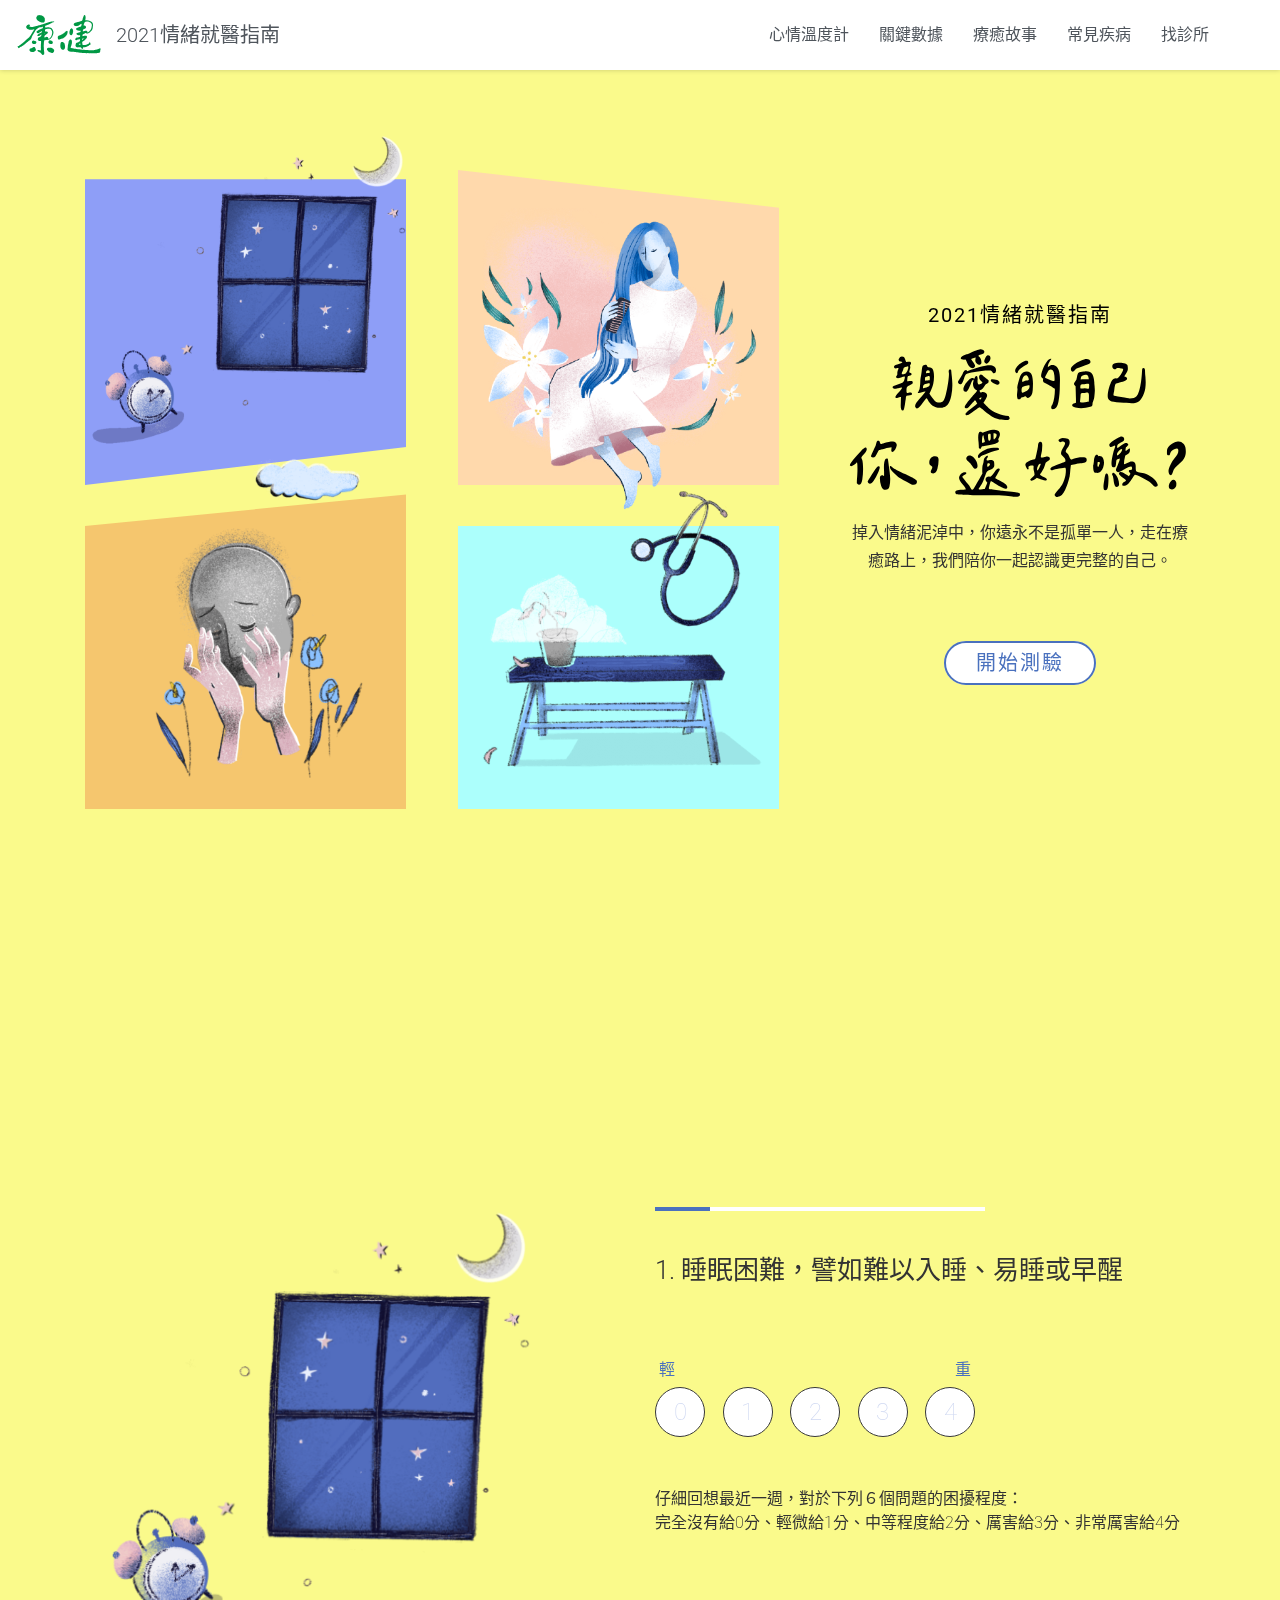
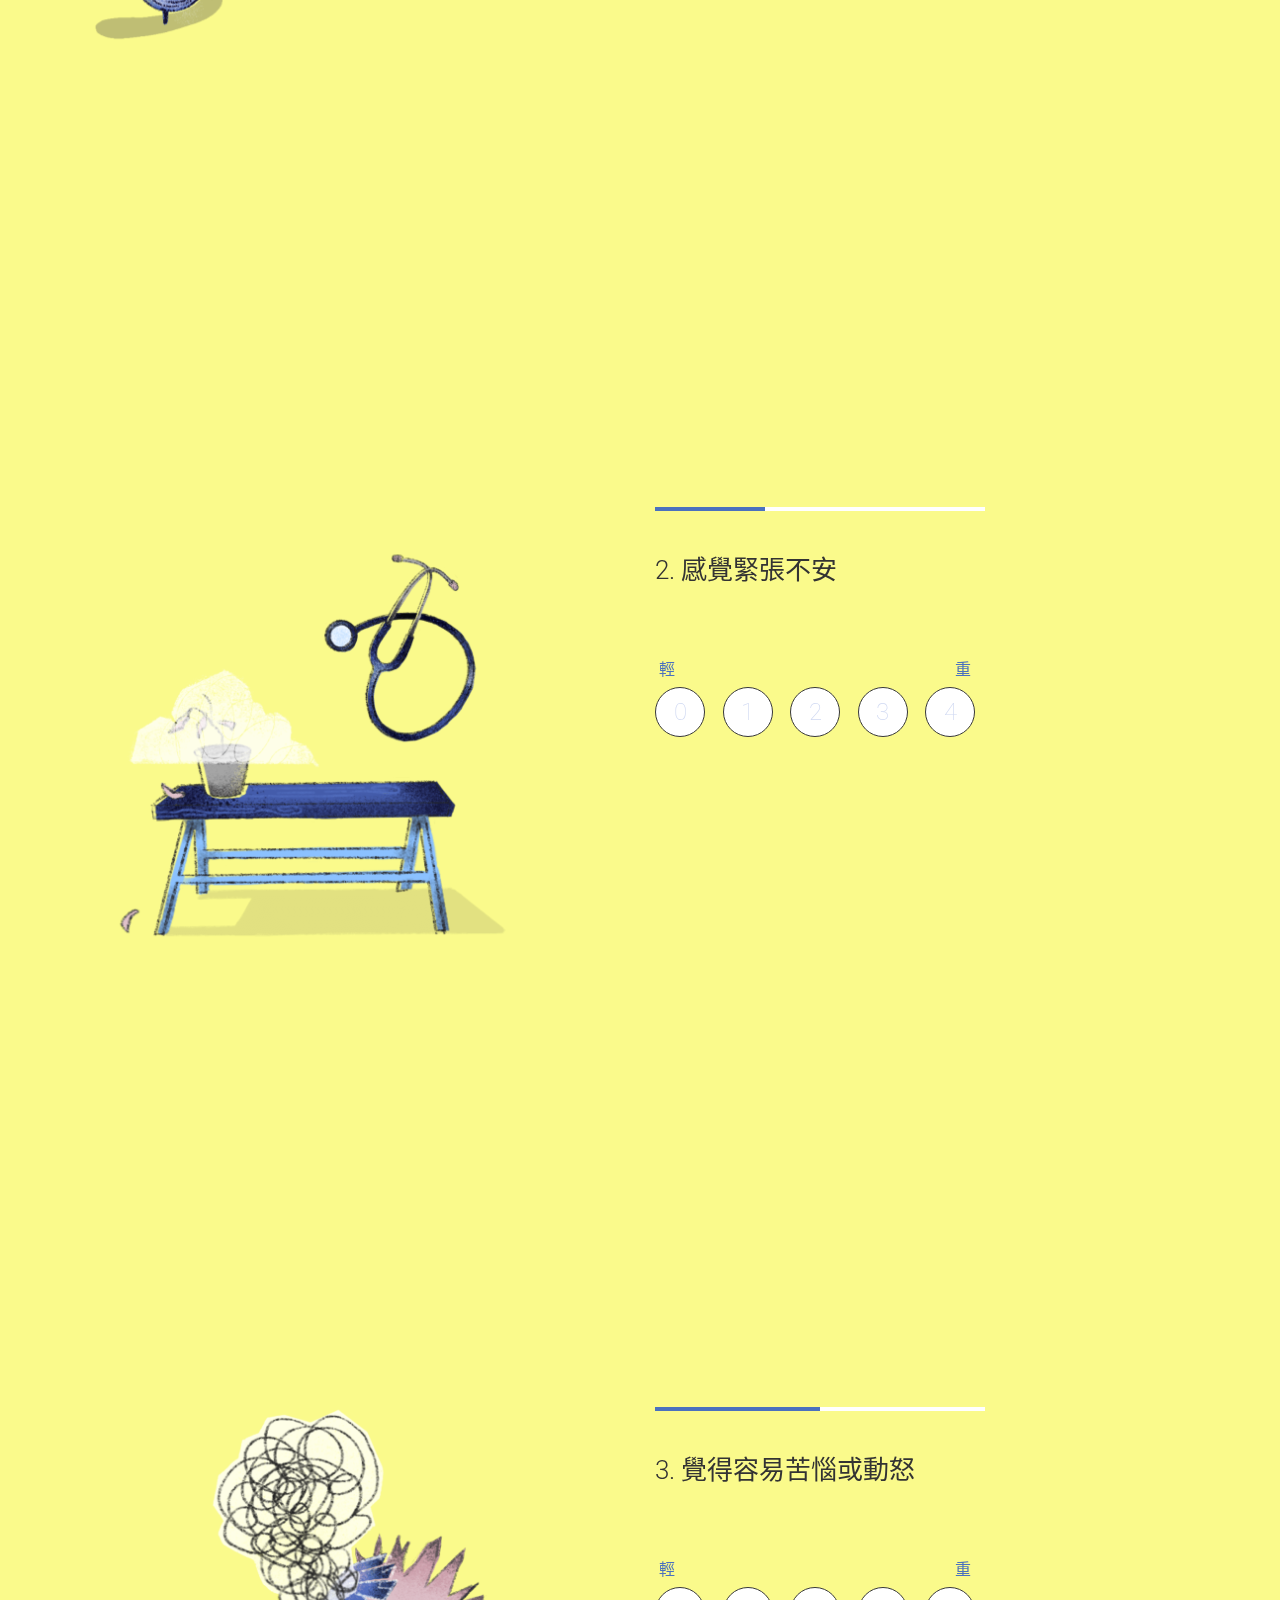
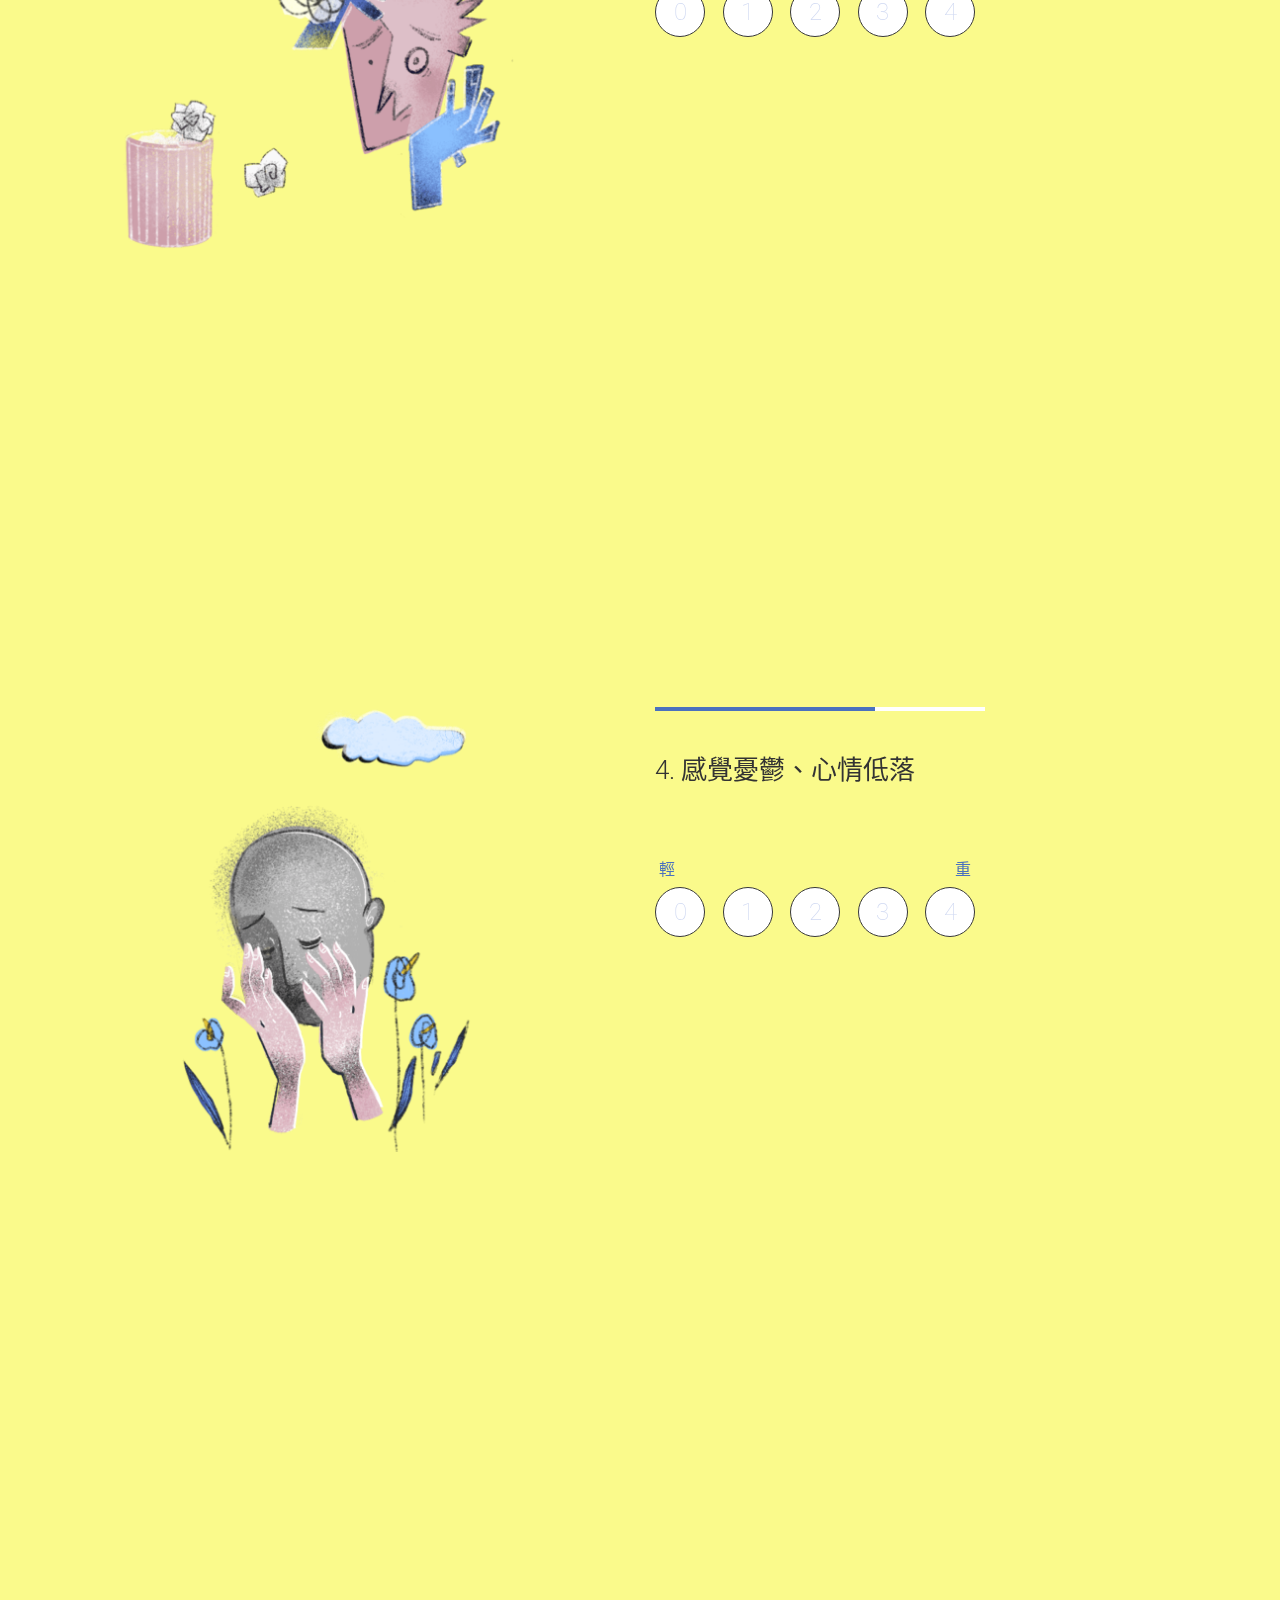
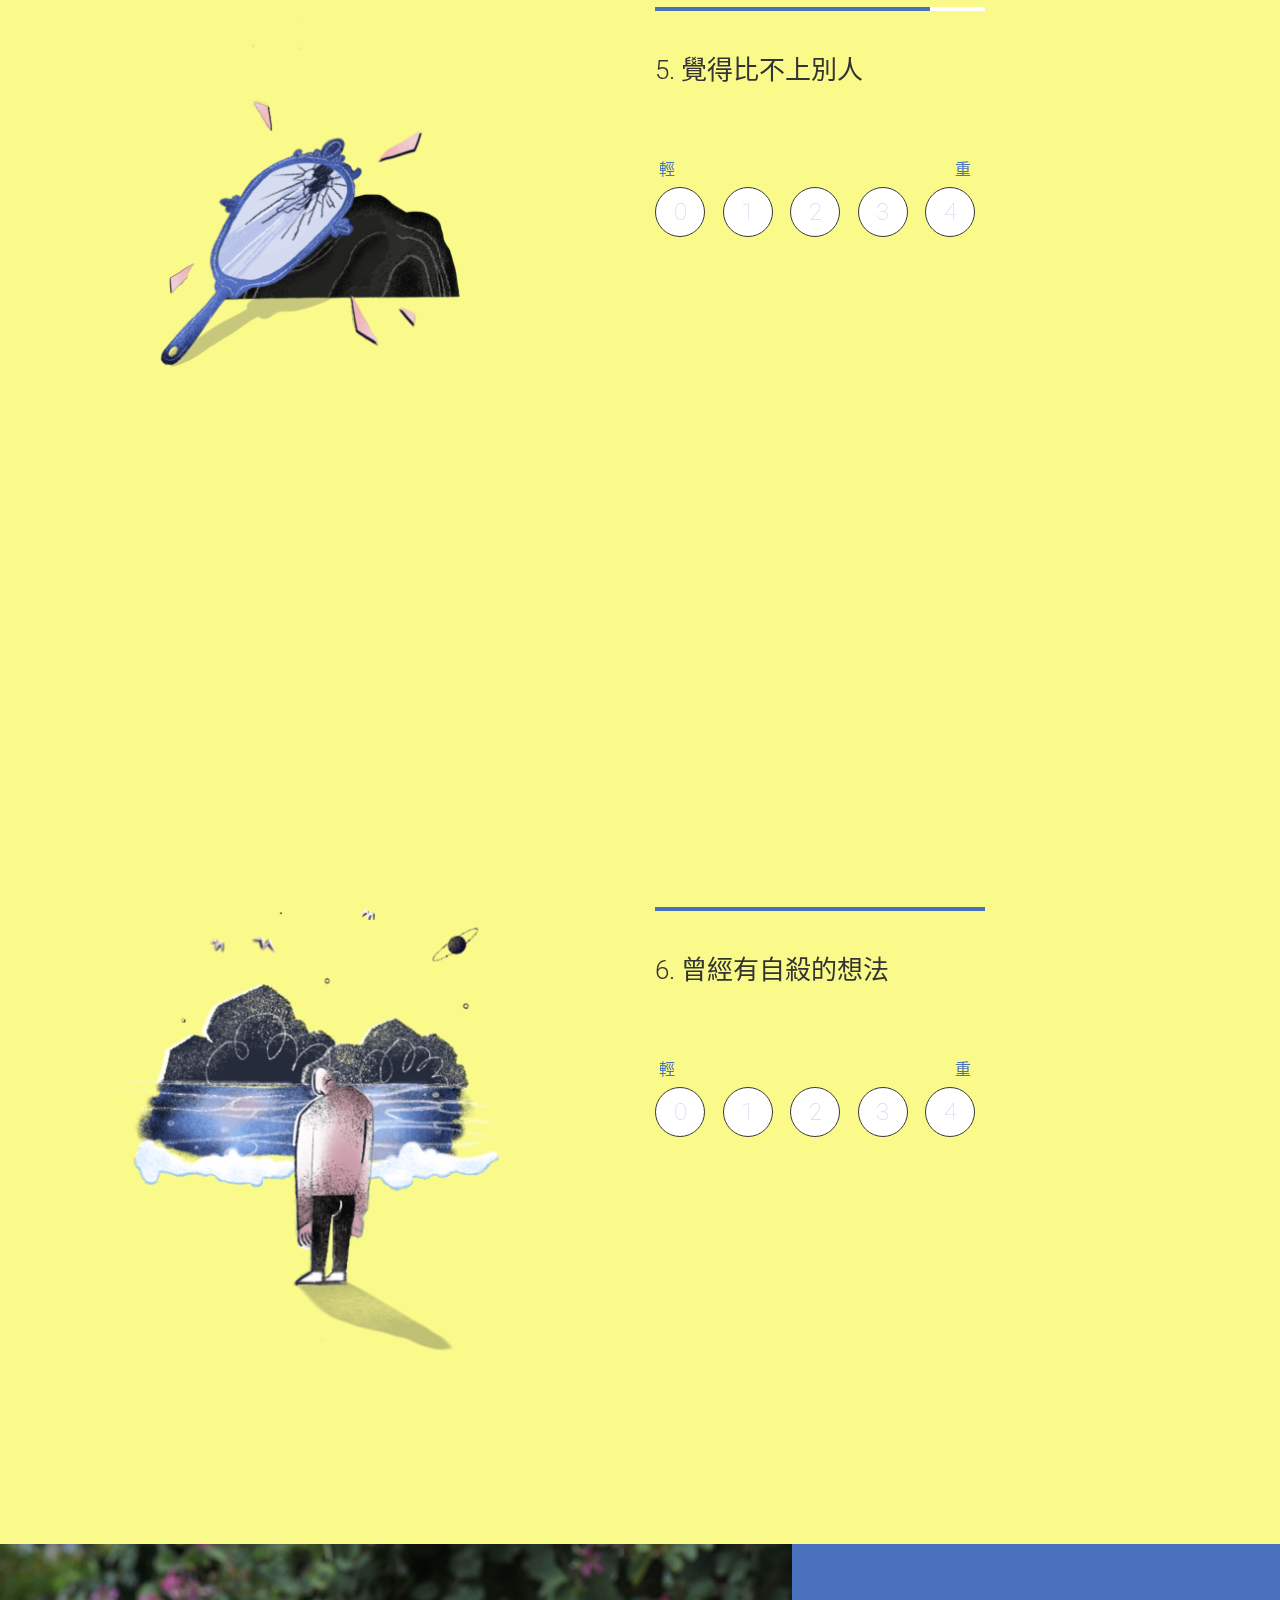
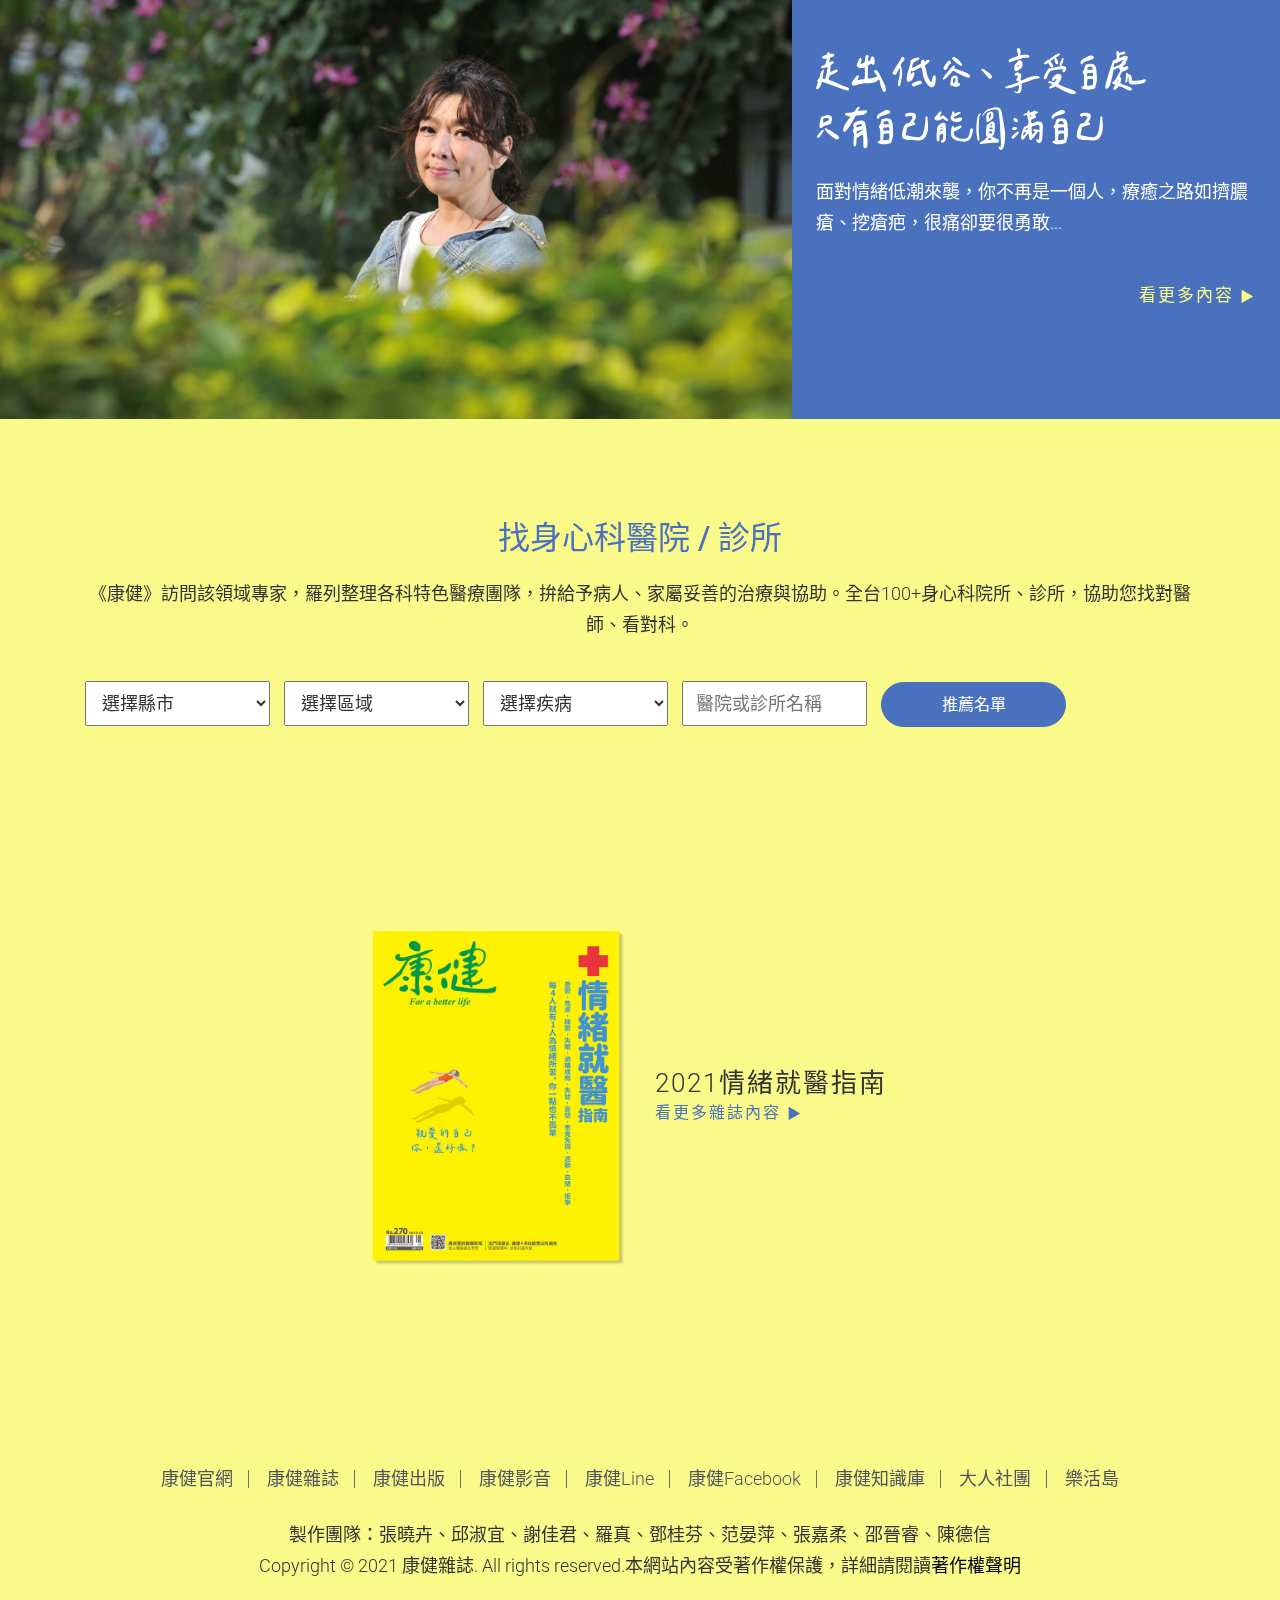
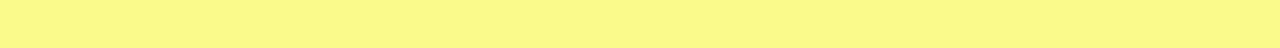
==== index.html @ f8a19983 "new" ====
<!DOCTYPE html>
<html lang="zh-TW">
<head>
    <meta charset="UTF-8">
    <meta http-equiv="X-UA-Compatible" content="IE=edge">
    <meta name="viewport" content="width=device-width, initial-scale=1.0">
    <title>親愛的自己　你，還好嗎？　2021情緒就醫指南｜康健雜誌</title>
    <meta name="description" content="掉入情緒泥淖中，你遠永不是孤單一人，走在療癒路上，我們陪你一起認識更完整的自己。">
    <meta name="keywords" content="憂鬱症,焦慮症,躁鬱症,失眠,思覺失調,拒學,懼學,過動,自閉,失智症,妄想症,就醫指南">
    <meta name="copyright" content="">
    <meta http-equiv="Pragma" content="no-cache">
    <meta property="og:url" content="https://web.commonhealth.com.tw/2021mental-health/">
    <meta property="og:type" content="website">
    <meta property="og:title" content="親愛的自己 你，還好嗎？2021情緒就醫指南｜康健雜誌">
    <meta property="og:description" content="掉入情緒泥淖中，你遠永不是孤單一人，走在療癒路上，我們陪你一起認識更完整的自己。">
    <meta property="og:image" content="https://web.commonhealth.com.tw/2021mental-health/images/1200x630.jpg">

    <link rel="stylesheet" href="./stylesheets/normalize.css">
    <!-- 康健共用header footer -->
    <link href="./stylesheets/bootstrap.min.css" rel="stylesheet">
    <link href="./stylesheets/main.css" rel="stylesheet">
    <!-- 樣式css -->
    <link rel="stylesheet" href="./stylesheets/screen.css">
    <!-- adobefont -->
    <script>
        (function(d) {
          var config = {
            kitId: 'yvf5xby',
            scriptTimeout: 3000,
            async: true
          },
          h=d.documentElement,t=setTimeout(function(){h.className=h.className.replace(/\bwf-loading\b/g,"")+" wf-inactive";},config.scriptTimeout),tk=d.createElement("script"),f=false,s=d.getElementsByTagName("script")[0],a;h.className+=" wf-loading";tk.src='https://use.typekit.net/'+config.kitId+'.js';tk.async=true;tk.onload=tk.onreadystatechange=function(){a=this.readyState;if(f||a&&a!="complete"&&a!="loaded")return;f=true;clearTimeout(t);try{Typekit.load(config)}catch(e){}};s.parentNode.insertBefore(tk,s)
        })(document);
    </script>

    <!-- Google Tag Manager -->
    <noscript><iframe src="//www.googletagmanager.com/ns.html?id=GTM-MCMN77"
        height="0" width="0" style="display:none;visibility:hidden"></iframe></noscript>
    <script>(function(w,d,s,l,i){w[l]=w[l]||[];w[l].push({'gtm.start':
        new Date().getTime(),event:'gtm.js'});var f=d.getElementsByTagName(s)[0],
        j=d.createElement(s),dl=l!='dataLayer'?'&l='+l:'';j.async=true;j.src=
        '//www.googletagmanager.com/gtm.js?id='+i+dl;f.parentNode.insertBefore(j,f);
        })(window,document,'script','dataLayer','GTM-MCMN77');</script>
    <!-- End Google Tag Manager -->
</head>
<body class="index-page">
    <header id="main-header">
        <nav class="navbar navbar-expand-lg">
          <a href="https://www.commonhealth.com.tw/">
            <div id="main-logo">2021情緒就醫指南</div>
          </a>
          <a href="index.html">
            <div class="navbar-brand">2021情緒就醫指南</div>
          </a>
          <button class="navbar-toggler" type="button" data-toggle="collapse" data-target="#navbarNavDropdown" aria-controls="navbarNavDropdown" aria-expanded="false" aria-label="Toggle navigation">
            <span class="navbar-toggler-icon"></span>
          </button>
          <div class="collapse navbar-collapse" id="navbarNavDropdown">
            <ul class="navbar-nav ml-auto">
              <li class="nav-item active">
                <a class="nav-link gtm-track" href="index.html">心情溫度計</a>
              </li>
              <li class="nav-item">
                <a class="nav-link gtm-track" href="story.html">關鍵數據</a>
              </li>
              <li class="nav-item">
                <a class="nav-link gtm-track" href="story.html#depression">療癒故事</a>
              </li>
              <li class="nav-item">
                <a class="nav-link gtm-track" href="story.html#symptom">常見疾病</a>
              </li>
              <li class="nav-item">
                <a class="nav-link gtm-track" href="search.html">找診所</a>
              </li>
              <div class="social-box">
                <a data-category="web_web" data-action="2021mental-health" data-label="click-header-fbshare" href="https://www.facebook.com/commonhealth"
                  target="_blank" class="box icon gtm-event">
                  <img src="https://assets.fevercdn.com/nc/icons/icon-fb.png" alt="">
                </a>
                <a data-category="web_web" data-action="2021mental-health" data-label="click-header-lineshare" href="https://maac.io/1ojgb"
                  target="_blank" class="box icon gtm-event">
                  <img src="https://assets.fevercdn.com/nc/icons/icon-line.png" alt="">
                </a>
              </div>
            </ul>
          </div>
        </nav>
    </header>
    <!-- op -->
    <section class="op-block" data-category="web_web" data-action="2021mental-health" data-label="section-test-1">
        <div class="container">
            <div class="row">
                <div class="op-img col-6 col-md-4">
                    <div class="grid-item">
                        <div class="grid-item1"></div>
                        <div class="illustration illustration-1">
                            <img src="images/q1.png" alt="">
                            <img src="images/q1-move.png" class="img-move" alt="">
                        </div>
                    </div>
                    <div class="grid-item">
                        <div class="grid-item2"></div>
                        <div class="illustration illustration-4">
                            <img src="images/q4.png" alt="">
                            <img src="images/q4-move.png" class="img-move" alt="">
                        </div>
                    </div>
                </div>
                <div class="op-img col-6 col-md-4">
                    <div class="grid-item">
                        <div class="grid-item3"></div>
                        <img src="images/a1.png" alt="" class="item-img">
                    </div>
                    <div class="grid-item">
                        <div class="grid-item4"></div>
                        <div class="illustration illustration-2">
                            <img src="images/q2.png" alt="">
                            <img src="images/q2-move.png" class="img-move" alt="">
                        </div>
                    </div>
                </div>
                <div class="op-text col-12 col-md-4">
                    <h4>2021情緒就醫指南</h4>
                    <h1><img src="images/op-title.svg" alt=""></h1>
                    <p>掉入情緒泥淖中，你遠永不是孤單一人，走在療癒路上，我們陪你一起認識更完整的自己。</p>
                    <div class="btn">
                        <a href="#gameSection" class="smooth-scroll" data-category="web_web" data-action="2021mental-health" data-label="click-test-kv-start">開始測驗</a>
                    </div>
                </div>
            </div>
        </div>
    </section>
    <section id="gameSection"></section>
    <section id="resultSection">
        <!-- result 1-->
        <section id="result1" class="result-block" data-category="web_web" data-action="2021mental-health" data-label="section-test-3">
            <div class="container">
                <div class="row">
                    <div class="img-block col-12 col-md-5 offset-md-1">
                        <img src="./images/result1.png" alt="">
                    </div>
                    <div class="txt-block col-12 col-md-6">
                        <div class="sub-title"><img src="images/result-title1.svg" alt=""></div>
                        <h3>屬正常範圍<br/>身心適應狀況良好</h3>
                        <p>月有陰晴圓缺，雖然偶爾會有情緒低落的時候，但也要記得適時紓緩情緒、釋放壓力。</p>
                        <div class="sub-title sub-title2"><img src="images/result-title2.svg" alt=""></div>
                        <div class="help-block">
                            <div class="way">
                                <h4>安心專線 1925</h4>
                                <p>衛生福利部設置的24小時專線，生活、學業、工作“或其他事件造成情緒困擾均可撥打。</p>
                            </div>
                            <div class="line"></div>
                            <div class="way">
                                <h4><a href="http://www.1980.org.tw/web3-20101110/about_us08.html" target="_blank">張老師專線 1980<span>▶</span></a></h4>
                                <p>張老師基金會設置的陪伴專線，服務時間為9時至21時（週日為9時至17時），中華電信市話或手機撥打免費。基金會另設有電子信件輔導、網路輔導與面對面的心理諮商服務。</p>
                            </div>
                            <div class="line"></div>
                            <div class="way">
                                <h4><a href="http://www.life1995.org.tw/" target="_blank">生命線 1995<span>▶</span></a></h4>
                                <p>國際生命線台灣總會設置的24小時專線，致力於自殺防治。生命線亦設有信件輔導與晤談服務。</p>
                            </div>
                        </div>
                        <div class="btn-block">
                            <a href="" class="play-again reset" data-category="web_web" data-action="2021mental-health" data-label="click-test-restart">重新評估</a>
                            <div class="sns">
                                <span>分享數位專題</span>
                                <a class="fb" data-category="web_web" data-action="2021mental-health" data-label="click-test-fbshare" href="https://www.facebook.com/sharer/sharer.php?u=https%3A//web.commonhealth.com.tw/2021mental-health/">
                                    <img src="images/fb.svg" alt="">
                                </a>
                                <a class="line" data-category="web_web" data-action="2021mental-health" data-label="click-test-lineshare" href="https://line.naver.jp/R/msg/text/?https://web.commonhealth.com.tw/2021mental-health/">
                                    <img src="images/line.svg" alt="">
                                </a>
                            </div>
                        </div>
                    </div>
                </div>
            </div>
        </section>
        <!-- result 2-->
        <section id="result2" class="result-block">
            <div class="container">
                <div class="row">
                    <div class="img-block col-12 col-md-5 offset-md-1">
                        <img src="./images/result2.png" alt="">
                    </div>
                    <div class="txt-block col-12 col-md-6">
                        <div class="sub-title"><img src="images/result-title1.svg" alt=""></div>
                        <h3>輕度情緒困擾<br/>可找家人、朋友談談，或撥打免費心理專線</h3>
                        <p>面對壓力來襲，或是遇到困難，你可以不用獨自面對與承受，試著找位朋友、或信任的長輩說出自己的想法吧！</p>
                        <div class="sub-title sub-title2"><img src="images/result-title2.svg" alt=""></div>
                        <div class="help-block">
                            <div class="way">
                                <h4>安心專線 1925</h4>
                                <p>衛生福利部設置的24小時專線，生活、學業、工作“或其他事件造成情緒困擾均可撥打。</p>
                            </div>
                            <div class="line"></div>
                            <div class="way">
                                <h4><a href="http://www.1980.org.tw/web3-20101110/about_us08.html" target="_blank">張老師專線 1980<span>▶</span></a></h4>
                                <p>張老師基金會設置的陪伴專線，服務時間為9時至21時（週日為9時至17時），中華電信市話或手機撥打免費。基金會另設有電子信件輔導、網路輔導與面對面的心理諮商服務。</p>
                            </div>
                         
                            <button data-toggle="collapse" data-target="#demo">看更多</button> 
                            <div id="demo" class="collapse">
                                <div class="way">
                                    <h4><a href="http://www.life1995.org.tw/" target="_blank">生命線 1995<span>▶</span></a></h4>
                                    <p>國際生命線台灣總會設置的24小時專線，致力於自殺防治。生命線亦設有信件輔導與晤談服務。</p>
                                </div>

                                <div class="line"></div>
                                <div class="way">
                                    <h4><a href="http://www.lkk.org.tw/OnePage.aspx?tid=170&id=192" target="_blank">老朋友專線 0800-22-8585<span>▶</span></a></h4>
                                    <p>曉明社福基金會針對高齡者提供的專線，心理調適、醫療保健、志願服務、法律問題均可撥打，服務時間為平日8點半至12時、13時至18時。更多資訊。</p>
                                </div>
                                <div class="line"></div>
                                <div class="way">
                                    <h4><a href="https://www.familycare.org.tw/service/892" target="_blank">家庭照顧者專線 0800-507-272<span>▶</span></a></h4>
                                    <p>家庭照顧者關懷總會提供的專線，照顧衍生的情緒困擾、資源尋求問題均可撥打，服務時間為平日9時至17時。更多資訊。</p>
                                </div>
                                <div class="line"></div>
                                <div class="way">
                                    <h4><a href="https://www.eden.org.tw/index.php" target="_blank">精神病照顧者專線 02-2230-8830<span>▶</span></a></h4>
                                    <p>伊甸基金會針對精神疾病照顧者提供的專線，照顧、福利、課程問題均可撥打，服務時間為平日13點半至20點半。更多資訊。</p>
                                </div>
                                <div class="line"></div>
                                <div class="way">
                                    <h4><a href="http://www.tada2002.org.tw/" target="_blank">失智症關懷專線 0800-474-580<span>▶</span></a></h4>
                                    <p>台灣失智症協會提供的專線，照顧、福利、活動問題均可撥打，服務時間為平日9時至21時。更多資訊。</p>
                                </div>
                            </div>
                            
                        </div>
                        <div class="btn-block">
                            <a href="" class="play-again reset" data-category="web_web" data-action="2021mental-health" data-label="click-test-restart">重新評估</a>
                            <div class="sns">
                                <span>分享數位專題</span>
                                <a class="fb" data-category="web_web" data-action="2021mental-health" data-label="click-test-fbshare" href="https://www.facebook.com/sharer/sharer.php?u=https%3A//web.commonhealth.com.tw/2021mental-health/">
                                    <img src="images/fb.svg" alt="">
                                </a>
                                <a class="line" data-category="web_web" data-action="2021mental-health" data-label="click-test-lineshare" href="https://line.naver.jp/R/msg/text/?https://web.commonhealth.com.tw/2021mental-health/">
                                    <img src="images/line.svg" alt="">
                                </a>
                            </div>
                        </div>
                    </div>
                </div>
            </div>
        </section>
        <!-- result 3-->
        <section id="result3" class="result-block">
            <div class="container">
                <div class="row">
                    <div class="img-block col-12 col-md-5 offset-md-1">
                        <img src="./images/result3.png" alt="">
                    </div>
                    <div class="txt-block col-12 col-md-6">
                        <div class="sub-title"><img src="images/result-title1.svg" alt=""></div>
                        <h3>屬中度情緒困擾<br/>建議尋求心理紓壓管道或接受心理專業諮詢</h3>
                        <p>憂鬱來襲不知道如何面對，或許可以透過心理專業諮詢，更多了解自己的情緒，我們一起陪著你走過。</p>
                        <div class="sub-title sub-title2"><img src="images/result-title2.svg" alt=""></div>
                        <div class="help-block">
                            <div class="way">
                                <h4>想了解心理資源／心理治療</h4>
                                <ol>
                                    <li>諮詢類資源：如醫師諮詢平台「醫聯網」提供免費或付費的線上醫師諮詢。</li>
                                    <li>實習心理師不少心理所與醫院中有取得證照前的心理師在督導下，提供專業且相對平價的服務。</li>
                                </ol>
                            </div>
                            <div class="line"></div>
                            <div class="way">
                                <h4>想找專業心理治療資源</h4>
                                <p>各醫療院所精神科／身心科的諮商心理師、臨床心理師均是心理治療專業者，其中諮商心理師在校園中習得較多諮商技巧，臨床心理師則習得較多大腦科學知識、對於病理較熟悉。部分醫師亦提供心理治療服務。</p>
                            </div>
                            <div class="line"></div>
                            <div class="way">
                                <h4>想找專業心理治療，但經濟上有壓力</h4>
                                <ol>
                                    <li>社區心理衛生中心：民眾可諮詢問題、參加課程活動，也有政府補助的專業、免費或優惠價格的心理諮商。</li>
                                    <li>健保給付心理治療：持健保卡赴精神科看診，告知醫師有心理治療需求、請醫師評估是否能安排即可。</li>
                                    <li>特殊對象方案：特殊境遇家庭或個案可能有政府或民間單位提供的心理諮商資源。</li>
                                    <li>民間單位公益方案：不少民間單位為公益目的提供服務。</li>
                                    <li>企業／學校資源：不少企業推行員工協助方案（EAPs），提供身心健康教育訓練與專家入場輔導服務。學生亦可尋求校園資源，有的學校與鄰近資源合作提供優惠方案。</li>
                                </ol>
                            </div>
                        </div>
                        <div class="btn-block">
                            <a href="" class="play-again reset" data-category="web_web" data-action="2021mental-health" data-label="click-test-restart">重新評估</a>
                            <div class="sns">
                                <span>分享數位專題</span>
                                <a class="fb" data-category="web_web" data-action="2021mental-health" data-label="click-test-fbshare" href="https://www.facebook.com/sharer/sharer.php?u=https%3A//web.commonhealth.com.tw/2021mental-health/">
                                    <img src="images/fb.svg" alt="">
                                </a>
                                <a class="line" data-category="web_web" data-action="2021mental-health" data-label="click-test-lineshare" href="https://line.naver.jp/R/msg/text/?https://web.commonhealth.com.tw/2021mental-health/">
                                    <img src="images/line.svg" alt="">
                                </a>
                            </div>
                        </div>
                    </div>
                </div>
            </div>
        </section>
        <!-- result 4-->
        <section id="result4" class="result-block">
            <div class="container">
                <div class="row">
                    <div class="img-block col-12 col-md-5 offset-md-1">
                        <img src="./images/result4.png" alt="">
                    </div>
                    <div class="txt-block col-12 col-md-6">
                        <div class="sub-title"><img src="images/result-title1.svg" alt=""></div>
                        <h3>重度情緒困擾<br/>建議尋求精神科醫師評估</h3>
                        <p>我們會成為你的最強後援，穩固支撐著你，藉由專業的醫療團隊，透過治療過程中，你也會更理解自己的情緒，一起學習與它共處。</p>
                        <div class="sub-title sub-title2"><img src="images/result-title2.svg" alt=""></div>
                        <div class="help-block">
                            <div class="way">
                                <h4>專業心理治療資源</h4>
                                <p>精神科醫師的次專科主要包括一般身心、老年、兒少、成癮、司法等。民眾選擇精神科醫師前，可參考醫師所受的次專科訓練，同時可參考醫療院所網站中對於醫師的專長介紹。</p>
                            </div>
                        </div>
                        <div class="btn-block">
                            <a href="" class="play-again reset" data-category="web_web" data-action="2021mental-health" data-label="click-test-restart">重新評估</a>
                            <div class="sns">
                                <span>分享數位專題</span>
                                <a class="fb" data-category="web_web" data-action="2021mental-health" data-label="click-test-fbshare" href="https://www.facebook.com/sharer/sharer.php?u=https%3A//web.commonhealth.com.tw/2021mental-health/">
                                    <img src="images/fb.svg" alt="">
                                </a>
                                <a class="line" data-category="web_web" data-action="2021mental-health" data-label="click-test-lineshare" href="https://line.naver.jp/R/msg/text/?https://web.commonhealth.com.tw/2021mental-health/">
                                    <img src="images/line.svg" alt="">
                                </a>
                            </div>
                        </div>
                    </div>
                </div>
            </div>
        </section>
    </section>

    <!-- link -->
    <section class="link-block" data-category="web_web" data-action="2021mental-health" data-label="section-test-4">
        <div class="link-img">
            <img src="./images/link-img.jpg" alt="">
        </div>
        <div class="link-text">
            <img src="./images/link-title.svg" alt="">
            <p>面對情緒低潮來襲，你不再是一個人，療癒之路如擠膿瘡、挖瘡疤，很痛卻要很勇敢...</p>
            <h4><a href="story.html" data-category="web_web" data-action="2021mental-health" data-label="click-test-story">看更多內容<span>▶</span></a></h4>
        </div>
    </section>

    <!-- search hospital-->
    <section class="search-block" data-category="web_web" data-action="2021mental-health" data-label="section-test-5">
        <div class="container">
           <h2>找身心科醫院 / 診所</h2>
           <p>《康健》訪問該領域專家，羅列整理各科特色醫療團隊，拚給予病人、家屬妥善的治療與協助。全台100+身心科院所、診所，協助您找對醫師、看對科。</p>
            <select name="select_city" id="city" class="col-12 col-md-2">
                <option value="" selected>選擇縣市</option>
            </select>
            <select name="select_area" id="area" class="col-12 col-md-2">
                <option value="" selected>選擇區域</option>
            </select>
            <select name="select_disease" id="disease" class="col-12 col-md-2">
                <option value="" selected>選擇疾病</option>
                <option value="all">全部</option>
                <option value="憂鬱症">憂鬱症</option>
                <option value="焦慮症">焦慮症</option>
                <option value="躁鬱症">躁鬱症</option>
                <option value="睡眠障礙">睡眠障礙</option>
                <option value="成癮（酒癮）">成癮（酒癮）</option>
                <option value="失智症">失智症</option>
                <option value="妄想症">妄想症</option>
                <option value="思覺失調">思覺失調</option>
                <option value="過動症">過動症</option>
                <option value="自閉症">自閉症</option>
                <option value="拒學／懼學">懼學（拒學）</option>
            </select>
            <input placeholder="醫院或診所名稱" id="search_name" class="col-12 col-md-2">
            <button id="gosearch" class="col-12 col-md-2" data-category="web_web" data-action="2021mental-health" data-label="click-search-hospital">推薦名單</button>
            <div class="show_result">
                <table id="result">
                    <thead>
                        <tr>
                            <td>醫院／診所</td>
                            <td>電話</td>
                            <td>地址</td>
                            <td>特色說明</td>
                        </tr>
                    </thead>
                    <tbody>
                    </tbody>
                </table>
            </div>
        </div>
    </section>

    <!-- buy -->
    <section class="buy-block">
        <div class="container">
            <div class="row">
                <div class="cover col-8 offset-2 col-md-3 offset-md-3"> <a href=""><img src="./images/cover.png" alt=""></a></div>
                <div class="text col-12 col-md-3 ">
                    <h3>2021情緒就醫指南</h3>
                    <h5><a href="https://shop.cwbook.com.tw/SalePage/Index/6976484" target="_blank">看更多雜誌內容<span>▶</span></a></h5>
                </div>
            </div>
        </div>
    </section>

    <!-- footer -->
    <footer id="main-footer">
        <div class="container">
        <ul>
            <li><a href="https://www.commonhealth.com.tw/" target="_blank">康健官網</a></li>
            <li><a href="https://www.commonhealth.com.tw/magazine/4536" target="_blank">康健雜誌</a></li>
            <li><a href="https://www.commonhealth.com.tw/book/index.action" target="_blank">康健出版</a></li>
            <li><a href="https://www.youtube.com/user/CommonHealthTV" target="_blank">康健影音</a></li>
            <li><a href="https://page.line.me/commonhealth?openQrModal=true" target="_blank">康健Line</a></li>
            <li><a href="https://www.facebook.com/commonhealth/" target="_blank">康健Facebook</a></li>
            <li><a href="https://kb.commonhealth.com.tw/" target="_blank">康健知識庫</a></li>
            <li><a href="https://club.commonhealth.com.tw/" target="_blank">大人社團</a></li>
            <li><a href="https://lohas.commonhealth.com.tw/" target="_blank">樂活島</a></li>
        </ul>
        <p>製作團隊：張曉卉、邱淑宜、謝佳君、羅真、鄧桂芬、范晏萍、張嘉柔、邵晉睿、陳德信<br>Copyright © 2021 康健雜誌. All rights reserved.本網站內容受著作權保護，詳細請閱讀<a href="https://www.commonhealth.com.tw/copyright">著作權聲明</a> </p>
        </div>
    </footer>

    <!-- js -->
    <script type="text/javascript" src="./js/jquery.min.js"></script>
    <script type="text/javascript" src="./js/bootstrap.min.js"></script>
    <!-- <script src="https://maxcdn.bootstrapcdn.com/bootstrap/3.4.1/js/bootstrap.min.js"></script> -->
    <script src="https://code.jquery.com/jquery-2.2.4.min.js"></script>
    <script src="https://cdn.datatables.net/1.10.24/js/jquery.dataTables.min.js"></script>
    <script src="./js/game.js"></script>
    <script src="./js/hospital.js"></script>
</body>
</html>
---- stylesheets/main.css ----
@import url("http://fonts.googleapis.com/earlyaccess/notosanstc.css");
@import url("https://fonts.googleapis.com/css?family=Roboto");
@import url("https://fonts.googleapis.com/css?family=Josefin+Sans:300,300i,400");
/*! normalize.css v3.0.3 | MIT License | github.com/necolas/normalize.css */
html {
  font-family: sans-serif;
  -ms-text-size-adjust: 100%;
  -webkit-text-size-adjust: 100%;
}

body {
  margin: 0;
}

article,
aside,
details,
figcaption,
figure,
footer,
header,
hgroup,
main,
menu,
nav,
section,
summary {
  display: block;
}

audio,
canvas,
progress,
video {
  display: inline-block;
  vertical-align: baseline;
}

audio:not([controls]) {
  display: none;
  height: 0;
}

[hidden],
template {
  display: none;
}

a {
  background-color: transparent;
}

a:active, a:hover, a:focus {
  outline: 0;
  text-decoration: none;
}

abbr[title] {
  border-bottom: 1px dotted;
}

b,
strong {
  font-weight: bold;
}

dfn {
  font-style: italic;
}

small {
  font-size: 80%;
}

sub,
sup {
  font-size: 75%;
  line-height: 0;
  position: relative;
  vertical-align: baseline;
}

sup {
  top: -0.5em;
}

sub {
  bottom: -0.25em;
}

img {
  border: 0;
}

svg:not(:root) {
  overflow: hidden;
}

figure {
  margin: 0;
}

hr {
  -webkit-box-sizing: content-box;
          box-sizing: content-box;
  height: 0;
}

pre {
  overflow: auto;
}

code,
kbd,
pre,
samp {
  font-family: monospace, monospace;
  font-size: 1em;
}

button,
input,
optgroup,
select,
textarea {
  color: inherit;
  font: inherit;
  margin: 0;
}

button {
  overflow: visible;
}

button,
select {
  text-transform: none;
}

button,
html input[type="button"],
input[type="reset"],
input[type="submit"] {
  -webkit-appearance: button;
  cursor: pointer;
}

button[disabled],
html input[disabled] {
  cursor: default;
}

button::-moz-focus-inner,
input::-moz-focus-inner {
  border: 0;
  padding: 0;
}

input {
  line-height: normal;
}

input[type="checkbox"],
input[type="radio"] {
  -webkit-box-sizing: border-box;
          box-sizing: border-box;
  padding: 0;
}

input[type="number"]::-webkit-inner-spin-button,
input[type="number"]::-webkit-outer-spin-button {
  height: auto;
}

input[type="search"] {
  -webkit-appearance: textfield;
  -webkit-box-sizing: content-box;
          box-sizing: content-box;
}

input[type="search"]::-webkit-search-cancel-button,
input[type="search"]::-webkit-search-decoration {
  -webkit-appearance: none;
}

fieldset {
  border: 0;
  margin: 0;
  padding: 0;
}

legend {
  border: 0;
  padding: 0;
}

textarea {
  overflow: auto;
}

optgroup {
  font-weight: bold;
}

body {
  padding-top: 70px;
  font-size: 1.125rem;
  font-family: -apple-system, BlinkMacSystemFont, "Noto Sans TC", "Microsoft JhengHei", "Roboto", "Helvetica Neue", Arial, sans-serif, "Apple Color Emoji", "Segoe UI Emoji", "Segoe UI Symbol";
}

header {
  position: fixed;
  top: 0;
  z-index: 9999;
  width: 100%;
  height: 70px;
}

header nav {
  color: #4F555C;
  background-color: #fff;
  -webkit-box-shadow: 0 0 5px rgba(0, 0, 0, 0.2);
          box-shadow: 0 0 5px rgba(0, 0, 0, 0.2);
}

header nav .navbar-nav a.nav-link {
  color: #4F555C;
  -webkit-transition: .3s;
  -o-transition: .3s;
  transition: .3s;
  font-size: 16px;
}

header nav .navbar-nav a.nav-link:hover {
  color: #45b035;
}

header nav #main-logo {
  float: left;
  background: url(../images/img_logo.svg) no-repeat center/contain;
  width: 85px;
  height: 40px;
  margin: 7px 15px 7px 0;
  text-indent: -5000px;
}

header nav .navbar-brand {
  margin-right: 0;
  color: #4F555C;
}

header nav .dropdown-item {
  -webkit-transition: .3s;
  -o-transition: .3s;
  transition: .3s;
}

header nav .dropdown-item:hover, header nav .dropdown-item:focus, header nav .dropdown-item:active {
  color: #45b035;
  background: #fff;
}

footer {
  /* background-color: #F7F7F7; */
  padding: 100px 0 50px;
  text-align: center;
  font-size: 0.875rem;
}
footer a {
  color:#000;
}

footer ul {
  list-style: none;
  padding-left: 0;
}

footer ul li {
  display: inline-block;
  margin: 0 15px 15px 0;
  border-right: 1px solid #707070;
  padding-right: 15px;
  line-height: 1;
  font-size: 1.125rem;
}

footer ul li:last-child {
  border-right: none;
  padding-right: 0;
  margin-right: 0;
}

footer ul li a, footer ul li a:hover {
  color: #4F555C;
}

.social-box {
  display: flex;
  align-items: center;
  vertical-align: bottom;
}
.social-box a {
  margin: 0 10px;
  display: flex;
  
}
.social-box a img {
  height: 30px;
}


@media (max-width: 768px) {
  body {
    padding-top: 56px;
  }
  header {
    position: fixed;
    top: 0;
    z-index: 10;
    width: 100%;
    height: 56px;
    z-index: 9999;
  }
  header nav {
    color: #4F555C;
    -webkit-box-shadow: 0 0 5px rgba(0, 0, 0, 0.2);
            box-shadow: 0 0 5px rgba(0, 0, 0, 0.2);
  }
  header nav .navbar-nav a.nav-link {
    color: #4F555C;
    padding-top: 15px;
    padding-bottom: 15px;
  }
  header nav .navbar-nav a.nav-link:hover {
    color: #45b035;
  }
  header nav .navbar-brand {
    font-size: 0.875rem;
  }
  header nav .dropdown-menu {
    border: none;
  }
  header nav .dropdown-menu .dropdown-item {
    padding-top: 10px;
    padding-bottom: 10px;
  }
  header nav .dropdown-menu .dropdown-item:hover {
    color: #45b035;
    background: #fff;
  }
  header nav .navbar-toggler {
    border-color: none;
  }
  header nav .navbar-toggler:focus {
    outline: none;
  }
  header nav .navbar-toggler-icon {
    background-image: url("data:image/svg+xml;charset=utf8,%3Csvg viewBox='0 0 32 32' xmlns='http://www.w3.org/2000/svg'%3E%3Cpath stroke='rgba(13, 13, 13, 100)' stroke-width='2' stroke-linecap='round' stroke-miterlimit='10' d='M4 8h24M4 16h24M4 24h24'/%3E%3C/svg%3E");
  }
  header nav #main-logo {
    float: left;
    background-image: url(../images/img_logo.svg));
    background-size: contain;
    background-repeat: no-repeat;
    background-position: center;
    width: 62px;
    height: 30px;
    margin: 0;
    text-indent: -5000px;
  }
  .social-box a {
    margin: 0 26px 0 0; 
    padding: 15px 0;
  }
}

@media (min-width: 992px) {
  .navbar-expand-lg .navbar-nav .nav-link {
    padding-right: 15px;
    padding-left: 15px;
  }
}
---- stylesheets/screen.css ----
@charset "UTF-8";
body {
  background-color: #FCFCFC;
  font-family: 'roboto', 'source-han-sans-traditional', sans-serif;
  font-weight: 300;
  font-style: normal;
  line-height: 1.75;
  color: #333;
  overflow-x: hidden;
}
body.index-page, body.search-page {
  background-color: #FAFA8B;
}
body.noscroll {
  position: fixed;
  width: 100%;
  overflow-y: scroll;
}

a {
  text-decoration: none;
}

p {
  font-size: 18px;
}
@media (max-width: 768px) {
  p {
    font-size: 17px;
  }
}

h2 {
  color: #4A71BE;
  font-size: 32px;
  margin: 0 auto 20px;
  text-align: center;
}
@media (max-width: 768px) {
  h2 {
    font-size: 28px;
    line-height: 1.4;
  }
}

h3 {
  font-size: 26px;
  font-weight: 300;
  line-height: 1.5;
  margin: 0;
}

@media (max-width: 768px) {
  h3 {
    font-size: 20px;
  }
}
.op-block {
  height: 100vh;
  display: flex;
  align-items: center;
  justify-content: center;
  margin-top: -2%;
}
.op-block .row {
  align-items: center;
}
.op-block .op-img .grid-item {
  height: 35vh;
  width: 90%;
  display: inline-block;
  position: relative;
}
.op-block .op-img .grid-item .grid-item1 {
  background-color: #8E9EF7;
  height: 100%;
  clip-path: polygon(0 3%, 100% 3%, 100% 88%, 0 100%);
}
.op-block .op-img .grid-item .grid-item2 {
  background-color: #F5C66E;
  height: 100%;
  clip-path: polygon(0 10%, 100% 0%, 100% 100%, 0 100%);
}
.op-block .op-img .grid-item .grid-item3 {
  background-color: #FFD9AC;
  height: 100%;
  clip-path: polygon(0 0, 100% 12%, 100% 100%, 0 100%);
}
.op-block .op-img .grid-item .grid-item4 {
  background-color: #ACFFFC;
  height: 100%;
  clip-path: polygon(0 10%, 100% 10%, 100% 100%, 0% 100%);
}
.op-block .op-img .grid-item .item-img {
  position: absolute;
  bottom: -9%;
  left: 0;
  width: 95%;
}
@media (max-width: 768px) {
  .op-block .op-img .grid-item .item-img {
    bottom: -10%;
    left: -3%;
  }
}
.op-block .op-img:nth-child(1) {
  padding-right: 8px;
}
.op-block .op-img:nth-child(2) {
  padding-left: 8px;
}
.op-block .op-text {
  text-align: center;
}
.op-block .op-text h4 {
  font-size: 20px;
  font-weight: 400;
  color: #000;
  letter-spacing: 2px;
  margin: 0 auto 20px;
}
.op-block .op-text h1 {
  margin: 0 auto;
}
.op-block .op-text h1 img {
  margin-bottom: 20px;
  width: 100%;
}
.op-block .op-text p {
  font-size: 16px;
}
.op-block .op-text .btn {
  margin-top: 50px;
}
.op-block .op-text .btn a {
  border: 1px solid #4A71BE;
  padding: 8px 30px;
  border: 2px solid #4A71BE;
  border-radius: 50px;
  color: #4A71BE;
  font-size: 20px;
  font-weight: 400;
  letter-spacing: 2px;
  background: #fff;
}

.wrap {
  width: 100%;
  max-width: 1200px;
  margin: auto;
  display: flex;
  text-align: center;
  align-items: center;
}

.illustration {
  position: absolute;
  top: 0;
  z-index: 1;
}
.illustration img {
  display: block;
  width: 100%;
}
.illustration .img-move {
  position: absolute;
  top: 0;
  left: 0;
}
.illustration.illustration-1 .img-move {
  animation: illustration-1 1s infinite alternate linear;
}
.illustration.illustration-2 .img-move {
  animation: illustration-2 4s infinite alternate ease-in-out;
}
.illustration.illustration-3 .img-move {
  animation: illustration-2 1.5s infinite alternate ease-in-out;
}
.illustration.illustration-4 .img-move {
  animation: illustration-4 2s infinite forwards linear;
  opacity: 0;
}
.illustration.illustration-5 .img-move {
  animation: illustration-5 3s infinite forwards linear;
  transform-origin: 52.5% 37.5%;
}
.illustration.illustration-6 .img-move {
  animation: illustration-6 2s infinite forwards ease-in-out;
  transform-origin: top center;
}

@keyframes illustration-1 {
  0% {
    top: 0px;
    left: 0px;
  }
  25% {
    top: 1px;
    left: 2px;
  }
  50% {
    top: 0px;
    left: 0px;
  }
  75% {
    top: 1px;
    left: -2px;
  }
  100% {
    top: 0px;
    left: 0px;
  }
}
@keyframes illustration-2 {
  0% {
    left: 0px;
  }
  25% {
    left: 10px;
  }
  50% {
    left: 0px;
  }
  75% {
    left: -10px;
  }
  100% {
    left: 0px;
  }
}
@keyframes illustration-4 {
  0% {
    top: -20px;
    left: 10px;
    opacity: 0;
  }
  15% {
    top: -20px;
    left: 10px;
    opacity: 1;
  }
  85% {
    top: 0;
    left: 0;
    opacity: 1;
  }
  100% {
    top: 0;
    left: 0;
    opacity: 0;
  }
}
@keyframes illustration-5 {
  0% {
    opacity: 1;
    transform: scale(0);
  }
  50% {
    opacity: 1;
    transform: scale(1);
  }
  70% {
    opacity: 1;
    transform: scale(1);
  }
  80% {
    opacity: 0;
    transform: scale(1);
  }
  100% {
    opacity: 0;
    transform: scale(1);
  }
}
@keyframes illustration-6 {
  0% {
    left: 5px;
    transform: scale(0.95);
    opacity: 0;
  }
  25% {
    opacity: 1;
  }
  50% {
    left: 0;
    transform: scale(1);
    opacity: 1;
  }
  75% {
    opacity: 1;
  }
  100% {
    left: 0;
    transform: scale(1);
    opacity: 0;
  }
}
.op-block .illustration {
  top: -12%;
}

@media (min-width: 1400px) {
  .op-block .op-img .grid-item {
    height: 33vh;
    width: 95%;
  }
  .op-block .illustration {
    top: 0%;
  }
}
@media (max-width: 768px) {
  .op-block {
    padding-top: 45px;
    padding-bottom: 40px;
    height: auto;
  }
  .op-block .op-img .grid-item {
    height: 17vh;
    margin-bottom: 10px;
    width: 100%;
  }
  .op-block .op-img:nth-child(1) {
    padding-left: 20px;
  }
  .op-block .op-img:nth-child(2) {
    padding-right: 20px;
  }
  .op-block .illustration {
    top: -17%;
  }
  .op-block .op-text {
    margin-top: 30px;
  }
  .op-block .op-text h4 {
    font-size: 18px;
    margin-bottom: 10px;
  }
  .op-block .op-text h1 img {
    width: 210px;
  }
  .op-block .op-text .btn {
    margin-top: 10px;
  }
  .op-block .op-text .btn a {
    font-size: 15px;
  }
}
.question-block {
  height: 100vh;
  display: flex;
  align-items: center;
}
.question-block .justify-content-md-center {
  margin-top: 70px;
}

.img-block .illustration {
  position: relative;
}
.img-block img {
  width: 100%;
}

@media (max-width: 768px) {
  .question-block img {
    width: 75%;
    margin: 0 auto 20px;
  }
}
.txt-block {
  text-align: left;
}
.txt-block .schedule-range {
  width: 330px;
}
.txt-block .schedule-line {
  height: 4px;
  background-color: #ffffff;
  position: relative;
  text-align: left;
  margin-bottom: 40px;
}
@media (max-width: 768px) {
  .txt-block .schedule-line {
    margin-bottom: 20px;
  }
}
.txt-block .schedule-line::after {
  display: inline-block;
  content: "";
  position: absolute;
  height: 4px;
  background-color: #4A71BE;
}
.txt-block .schedule-line.schedule-line--1::after {
  width: 16.6666666%;
}
.txt-block .schedule-line.schedule-line--2::after {
  width: 33.3333332%;
}
.txt-block .schedule-line.schedule-line--3::after {
  width: 49.9999998%;
}
.txt-block .schedule-line.schedule-line--4::after {
  width: 66.6666664%;
}
.txt-block .schedule-line.schedule-line--5::after {
  width: 83.333333%;
}
.txt-block .schedule-line.schedule-line--6::after {
  width: 100%;
}
.txt-block .heart {
  width: 20%;
  padding: 20px 12px;
}
.txt-block .select-block {
  margin: 70px auto 0;
}
@media (max-width: 768px) {
  .txt-block .select-block {
    margin-top: 35px;
  }
}
.txt-block .select-block > div {
  max-width: 320px;
}
.txt-block .next-btn {
  border: 1px solid #4A71BE;
  border-bottom: 6px solid #4A71BE;
  margin-top: 10%;
  font-size: 15px;
  font-weight: 500;
}
.txt-block .next-btn:hover a {
  background: #000;
  color: #ddd;
}
.txt-block .btn a {
  background: transparent;
  color: #373737;
  padding: 8px 30px;
}
.txt-block .rate:not(:checked) > label:hover::before, .txt-block .rate:not(:checked) > label:hover ~ label::before,
.txt-block .rate > input:checked + label:hover::before,
.txt-block .rate > input:checked + label:hover ~ label::before,
.txt-block .rate > input:checked ~ label:hover::before,
.txt-block .rate > input:checked ~ label:hover ~ label::before {
  background-color: #4A71BE;
  border-color: #4A71BE;
}
.txt-block .rate:not(:checked) > label:hover span, .txt-block .rate:not(:checked) > label:hover ~ label span,
.txt-block .rate > input:checked + label:hover span,
.txt-block .rate > input:checked + label:hover ~ label span,
.txt-block .rate > input:checked ~ label:hover span,
.txt-block .rate > input:checked ~ label:hover ~ label span {
  color: white;
}
.txt-block .rate > input:checked ~ label::before,
.txt-block .rate > label:hover ~ input:checked ~ label::before {
  background-color: #4A71BE;
  border-color: #4A71BE;
}
.txt-block .rate > input:checked ~ label span,
.txt-block .rate > label:hover ~ input:checked ~ label span {
  color: white;
}
.txt-block label {
  position: relative;
  display: block;
  width: 50px;
  height: 50px;
  margin: 0;
}
@media (max-width: 768px) {
  .txt-block label {
    margin: 0 10px;
  }
}
.txt-block label::before {
  content: '';
  display: block;
  position: absolute;
  top: 0;
  left: 0;
  width: 50px;
  height: 50px;
  background-color: #fff;
  border: 1px solid #373737;
  border-radius: 50%;
  transition: all 0.3s;
}
.txt-block label span {
  position: absolute;
  top: 50%;
  left: 50%;
  display: block;
  color: #D0D9F2;
  font-size: 24px;
  font-weight: 100;
  line-height: 1;
  transform: translate(-50%, -50%);
  transition: all 0.3s;
  z-index: 1;
}
@media (max-width: 768px) {
  .txt-block label span {
    left: 56%;
  }
}
.txt-block input {
  position: absolute;
  opacity: 0;
}
.txt-block h5 {
  font-size: 13px;
  font-weight: 200;
  line-height: 1.5;
}
.txt-block .h5 {
  display: block;
  color: #4A71BE;
  font-size: 16px;
  font-weight: 200;
}
.txt-block .comment {
  font-size: 16px;
  margin-top: 50px;
  font-weight: 200;
}
@media (max-width: 768px) {
  .txt-block .comment {
    margin-top: 25px;
    font-size: 15px;
  }
}
.txt-block .comment span {
  display: block;
}
@media (max-width: 768px) {
  .txt-block .comment span {
    display: inline;
  }
}
@media (max-width: 768px) {
  .txt-block .q1-h3 {
    letter-spacing: -1px;
  }
  .txt-block .rate {
    display: flex;
    justify-content: center;
  }
}

#resultSection {
  display: none;
}

.result-block {
  display: none;
  padding: 100px 0;
}
@media (max-width: 768px) {
  .result-block {
    padding: 80px 0;
  }
}
.result-block .img-block img {
  width: 95%;
  margin-bottom: 10px;
}
@media (max-width: 768px) {
  .result-block .img-block {
    text-align: center;
  }
  .result-block .img-block img {
    width: 85%;
  }
}
.result-block .txt-block h3 {
  color: #4A71BE;
  margin-bottom: 20px;
}
.result-block .txt-block .sub-title img {
  height: 22px;
  margin-bottom: 10px;
}
.result-block .txt-block .sub-title2 {
  margin-top: 50px;
}
.result-block .txt-block .sub-title2 img {
  height: 26px;
}
.result-block .txt-block .help-block {
  background-color: #fff;
  padding: 20px 20px 1px;
  border-radius: 5px;
}
.result-block .txt-block .help-block .way {
  margin-bottom: 20px;
}
.result-block .txt-block .help-block .way h4 {
  margin: 0 auto 10px;
  font-size: 18px;
  font-weight: 400;
  line-height: 1;
  color: #4A71BE;
}
.result-block .txt-block .help-block .way h4 a {
  color: #4A71BE;
}
.result-block .txt-block .help-block .way h4 a span {
  margin-left: 12px;
  font-size: 14px;
}
.result-block .txt-block .help-block .way p {
  margin: 10px auto;
  line-height: 1.5;
}
.result-block .txt-block .help-block .way ol {
  padding-left: 20px;
}
.result-block .txt-block .help-block .line {
  display: block;
  width: 100%;
  height: 1px;
  background-color: #4A71BE;
  margin-bottom: 20px;
  opacity: 0.5;
}
.result-block .btn-block .play-again {
  font-size: 17px;
  color: #000;
  letter-spacing: 2px;
  margin-top: 20px;
  display: inline-block;
  position: relative;
}
.result-block .btn-block .play-again::after {
  content: "";
  display: block;
  width: 100%;
  height: 2px;
  position: absolute;
  bottom: -3px;
  left: 0;
  background: #000;
}
@media (max-width: 768px) {
  .result-block .btn-block .play-again {
    margin-top: 15px;
  }
}
.result-block .sns {
  float: right;
  margin-top: 15px;
  display: flex;
  align-items: flex-end;
}
.result-block .sns a {
  display: inline-flex;
  margin: 0 10px;
}
.result-block .sns a img {
  width: 30px;
  display: inline-block;
  opacity: .9;
  transition: .3s;
  margin: 0;
}
.result-block .sns a img:hover {
  opacity: 1;
}

.link-block {
  background-color: #4A71BE;
  display: grid;
  align-items: center;
}
.link-block .link-img {
  grid-column: 1 / 8;
}
.link-block .link-img img {
  width: 100%;
}
@media (max-width: 768px) {
  .link-block .link-img {
    grid-column: 1 / 12;
  }
}
.link-block .link-text {
  grid-column: 9 / 13;
  padding-right: 5%;
  padding-left: 5%;
}
.link-block .link-text img {
  width: 75%;
  margin-bottom: 26px;
}
.link-block .link-text img.link-text-2 {
  width: 100%;
  margin-right: 100px;
}
@media (max-width: 768px) {
  .link-block .link-text img.link-text-2 {
    margin-right: 0;
  }
}
.link-block .link-text p {
  color: #fff;
}
.link-block .link-text h4 {
  text-align: right;
  margin-top: 40px;
}
.link-block .link-text h4 a {
  font-size: 17px;
  color: #FAFA8B;
  letter-spacing: 2px;
  transition: .3s;
}
.link-block .link-text h4 a span {
  font-size: 14px;
  margin-left: 6px;
}
.link-block .link-text h4 a:hover {
  color: #000;
}
@media (max-width: 768px) {
  .link-block .link-text {
    grid-column: 1 / 12;
    padding-left: 15px;
    padding-right: 15px;
  }
  .link-block .link-text img {
    margin-top: 40px;
  }
  .link-block .link-text p {
    font-size: 15px;
  }
  .link-block .link-text h4 {
    margin-top: 30px;
    margin-bottom: 30px;
  }
}

.search-block {
  padding: 100px 0;
}
.search-block p {
  margin-bottom: 40px;
  text-align: center;
}
.search-block select {
  padding: 8px 12px;
  margin-right: 10px;
  height: 45px;
}
.search-block input {
  height: 45px;
  padding: 8px 12px;
}
.search-block button {
  height: 45px;
  background-color: #4A71BE;
  color: #FFF;
  border: none;
  font-size: 16px;
  padding-right: 35px;
  padding-left: 35px;
  border-radius: 50px;
  margin-left: 10px;
  border: 1px solid #4A71BE;
  transition: .3s;
}
.search-block button:hover {
  background-color: #fff;
  color: #4A71BE;
}
.search-block .show_result {
  text-align: left;
  font-size: 16px;
  line-height: 1.5;
  margin-top: 30px;
}
.search-block .dataTables_paginate {
  font-size: 17px;
  letter-spacing: 2px;
  color: #000;
  text-align: right;
  cursor: pointer;
  margin-top: 24px;
}
.search-block .paginate_button {
  font-size: 17px;
  letter-spacing: 2px;
  color: #4A71BE;
  margin: 0 6px;
  opacity: 0.4;
  transition: .3s;
}
.search-block .paginate_button.current {
  opacity: 1;
  font-weight: 500;
}
.search-block .paginate_button:hover {
  opacity: 1;
}
.search-block table {
  margin: auto;
}
.search-block thead {
  border-bottom: 2px solid #4A71BE;
}
@media (max-width: 768px) {
  .search-block thead {
    display: none;
  }
}
.search-block tbody tr, .search-block thead tr {
  display: flex;
  flex-direction: row;
  width: 1110px;
}
@media (max-width: 768px) {
  .search-block tbody tr, .search-block thead tr {
    flex-direction: column;
    width: 345px;
  }
}
.search-block tbody tr {
  border-bottom: 1px solid #96a8cc;
}
.search-block tbody tr:nth-last-child(1) {
  border-bottom: none;
}
@media (max-width: 768px) {
  .search-block tbody tr {
    padding-bottom: 14px;
    padding-top: 14px;
  }
}
.search-block tbody td, .search-block thead td {
  padding: 16px 10px;
  width: 80px;
}
@media (max-width: 768px) {
  .search-block tbody td, .search-block thead td {
    width: 100%;
    padding: 5px;
  }
}
.search-block tbody td:nth-child(1), .search-block thead td:nth-child(1) {
  flex-grow: 4;
  font-weight: 500;
}
@media (max-width: 768px) {
  .search-block tbody td:nth-child(1), .search-block thead td:nth-child(1) {
    flex-grow: 1;
  }
}
.search-block tbody td:nth-child(2), .search-block thead td:nth-child(2) {
  flex-grow: 1;
}
@media (max-width: 768px) {
  .search-block tbody td:nth-child(2), .search-block thead td:nth-child(2) {
    flex-grow: 1;
  }
}
.search-block tbody td:nth-child(3), .search-block thead td:nth-child(3) {
  flex-grow: 4;
}
@media (max-width: 768px) {
  .search-block tbody td:nth-child(3), .search-block thead td:nth-child(3) {
    flex-grow: 1;
  }
}
.search-block tbody td:nth-child(4), .search-block thead td:nth-child(4) {
  flex-grow: 6;
}
@media (max-width: 768px) {
  .search-block tbody td:nth-child(4), .search-block thead td:nth-child(4) {
    flex-grow: 1;
  }
}
.search-block thead td {
  font-weight: 500;
  color: #4A71BE;
}
@media (max-width: 768px) {
  .search-block {
    padding: 80px 0;
  }
  .search-block select {
    margin: 0 0 20px 0;
  }
  .search-block button {
    margin-top: 20px;
    margin-left: 0;
  }
}

.recommend {
  background-color: #FFF;
  padding: 2px 10px;
  border-radius: 16px;
  font-size: 11px;
  color: #4A71BE;
  margin-left: 6px;
  line-height: 1;
}

.buy-block {
  padding: 100px 0;
}
.buy-block .row {
  align-items: center;
}
.buy-block .cover img {
  width: 100%;
}
.buy-block .text {
  text-align: left;
  letter-spacing: 2px;
}
.buy-block .text h5 {
  font-size: 16px;
}
.buy-block .text h5 a {
  color: #4A71BE;
  transition: .3s;
}
.buy-block .text h5 a span {
  font-size: 14px;
  margin-left: 6px;
}
.buy-block .text h5 a:hover {
  color: #000;
}
@media (max-width: 768px) {
  .buy-block {
    padding: 80px 0;
  }
  .buy-block .text {
    text-align: center;
    margin-top: 20px;
  }
}

.story-page section {
  padding: 100px 0;
}
.story-page section.link-block {
  padding: 0;
}
.story-page section.s1-block {
  padding-bottom: 70px;
}
.story-page section.s2-block, .story-page section.s3-block {
  padding: 70px 0;
}
@media (max-width: 768px) {
  .story-page section {
    padding: 70px 0;
  }
  .story-page section.s1-block {
    padding-bottom: 50px;
  }
  .story-page section.s2-block, .story-page section.s3-block {
    padding: 50px 0;
  }
}
.story-page .op {
  background-color: #FAFA8B;
  padding: 100px 0 75px;
  position: relative;
}
@media (max-width: 768px) {
  .story-page .op {
    padding: 50px 0 70px;
  }
}
.story-page .op .story-h1-img {
  width: 50%;
  display: inline-block;
}
@media (max-width: 768px) {
  .story-page .op .story-h1-img {
    width: 90%;
    padding: 0 0 38px 0;
  }
}
.story-page .op .story-op-img {
  width: 40%;
  display: inline-block;
  position: absolute;
  right: 0;
  bottom: -125px;
}
@media (max-width: 768px) {
  .story-page .op .story-op-img {
    width: 55%;
    bottom: -100px;
  }
}
.story-page .tab-content .active {
  display: block;
  opacity: 1;
}

.s1-block .info-block, .s2-block .info-block, .s3-block .info-block {
  margin-top: 50px;
}
.s1-block .info-block .info-title, .s2-block .info-block .info-title, .s3-block .info-block .info-title {
  text-align: center;
  font-size: 22px;
  font-weight: 500;
  margin-bottom: 20px;
}
@media (max-width: 768px) {
  .s1-block .info-block .info-title, .s2-block .info-block .info-title, .s3-block .info-block .info-title {
    font-size: 20px;
    line-height: 1.5;
  }
}
.s1-block .info-block h6, .s2-block .info-block h6, .s3-block .info-block h6 {
  margin-top: 20px;
  font-weight: 200;
}

.s1-img {
  background-image: url(../images/form1.svg);
  background-size: contain;
  background-repeat: no-repeat;
  background-position: center;
  height: 315px;
}
@media (max-width: 768px) {
  .s1-img {
    background-image: url(../images/form1-mb.svg);
    height: 364px;
  }
}

.s2-img {
  background-image: url(../images/form2.svg);
  background-size: contain;
  background-repeat: no-repeat;
  background-position: center;
  height: 265px;
}
@media (max-width: 768px) {
  .s2-img {
    background-image: url(../images/form2-mb.svg);
    height: 310px;
  }
}

.s3-img {
  background-image: url(../images/form3.svg);
  background-size: contain;
  background-repeat: no-repeat;
  background-position: center;
  height: 346px;
}
@media (max-width: 768px) {
  .s3-img {
    background-image: url(../images/form3-mb.svg);
    height: 396px;
  }
}

.story-block .story-title {
  display: block;
  height: 34px;
  text-align: center;
  margin: 0 auto 14px;
}
@media (max-width: 768px) {
  .story-block .story-title {
    height: 30px;
  }
}
.story-block .quote-row {
  margin: 40px auto 60px;
  display: flex;
  align-items: center;
}
.story-block .quote-row img {
  width: 100%;
}
@media (max-width: 768px) {
  .story-block .quote-row {
    margin: 0px auto 30px;
  }
}
.story-block .quote {
  font-weight: 200;
  position: relative;
  padding: 30px 40px;
}
@media (max-width: 768px) {
  .story-block .quote {
    font-size: 24px;
    padding: 30px 28px;
  }
}
.story-block .quote::before {
  content: "“";
  display: inline-block;
  position: absolute;
  top: 0;
  left: 15px;
  font-size: 50px;
  font-family: 'source-han-sans-traditional', sans-serif;
}
@media (max-width: 768px) {
  .story-block .quote::before {
    left: 0;
  }
}
.story-block .quote::after {
  content: "”";
  display: inline-block;
  position: absolute;
  right: 16px;
  bottom: -20px;
  font-size: 50px;
  font-family: 'source-han-sans-traditional', sans-serif;
}
@media (max-width: 768px) {
  .story-block .quote::after {
    right: 0;
    bottom: -26px;
  }
}
.story-block .video-block {
  position: relative;
  margin-top: 50px;
}
.story-block .video-block a {
  color: white;
  font-size: 22px;
  font-weight: 500;
  letter-spacing: 2px;
}
.story-block .video-block a span {
  font-size: 18px;
  margin-left: 8px;
}
.story-block .link {
  text-align: right;
}
.story-block .link a {
  color: #4A71BE;
  font-size: 16px;
  text-align: right;
}
.story-block .link a span {
  font-size: 14px;
  margin-left: 6px;
}

.symptom-block .nav-pills {
  margin: 50px auto 30px;
  align-items: center;
  justify-content: center;
}
@media (max-width: 768px) {
  .symptom-block .nav-pills {
    margin: 0 auto;
  }
}
.symptom-block .nav-pills li {
  letter-spacing: 2px;
}
.symptom-block .tab-content table {
  border-collapse: collapse;
}
.symptom-block .tab-content table tr {
  border-bottom: 1px solid #4A71BE;
}
.symptom-block .tab-content table tr:nth-last-child(1) {
  border-bottom: none;
}
@media (max-width: 768px) {
  .symptom-block .tab-content table tr {
    vertical-align: baseline;
  }
}
.symptom-block .tab-content table th {
  width: 8%;
  font-weight: 300;
  font-size: 17px;
  letter-spacing: 2px;
  color: #4A71BE;
  padding: 20px 10px;
}
.symptom-block .tab-content table td {
  font-weight: 200;
  font-size: 17px;
  padding: 20px 10px;
}

@media (max-width: 768px) {
  .symptom-block .nav-pills li {
    margin: 10px 0;
  }
}

.nav-pills > li > a {
  font-size: 18px;
  background: #fff;
  color: #4A71BE;
  border: 1px solid #4A71BE;
  padding: 6px 20px;
  border-radius: 50px;
  margin: 0 10px;
}
@media (max-width: 768px) {
  .nav-pills > li > a {
    font-size: 16px;
    padding: 6px 16px;
    margin: 0 10px;
  }
}

.nav-pills > li.active > a {
  background-color: #4A71BE;
  color: #fff;
}

.nav > li > a:focus,
.nav > li > a:hover,
.nav > li > a.active {
  background-color: #4A71BE;
  color: #fff;
  transition: .3s;
}
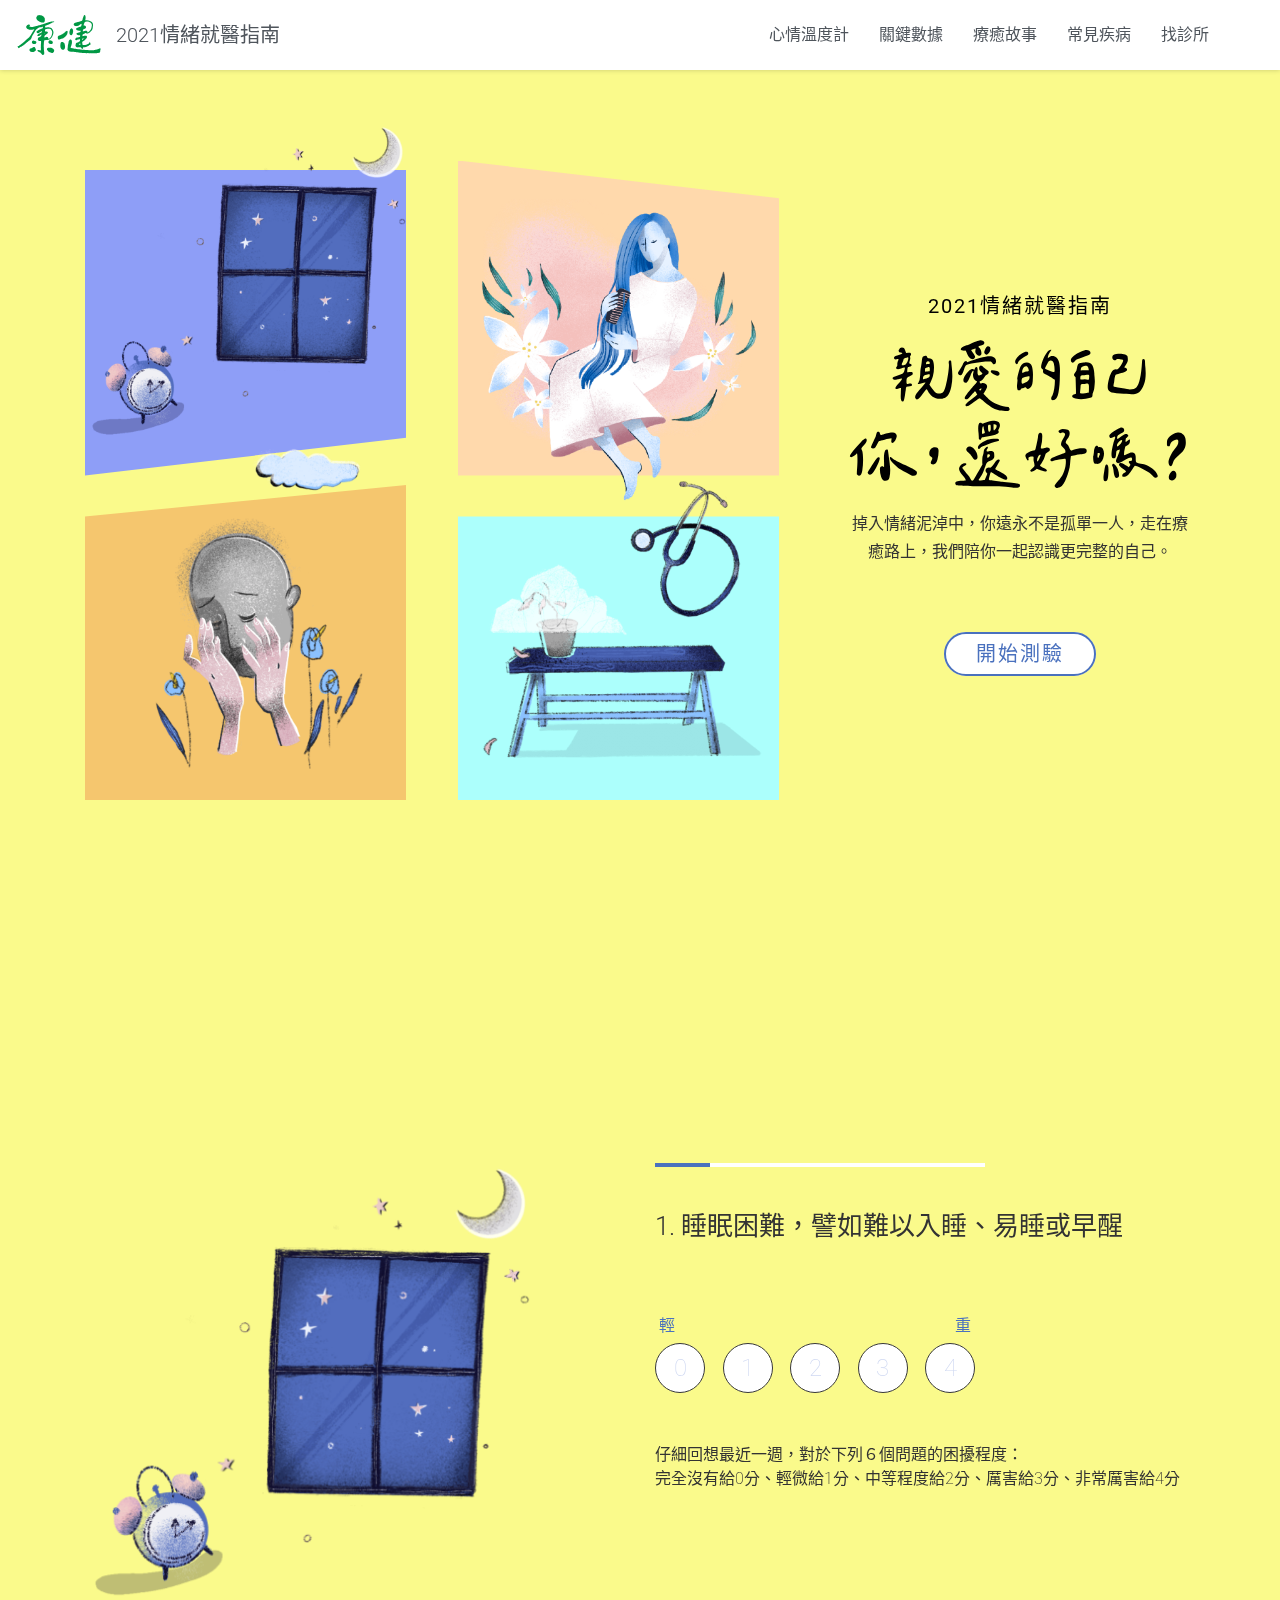
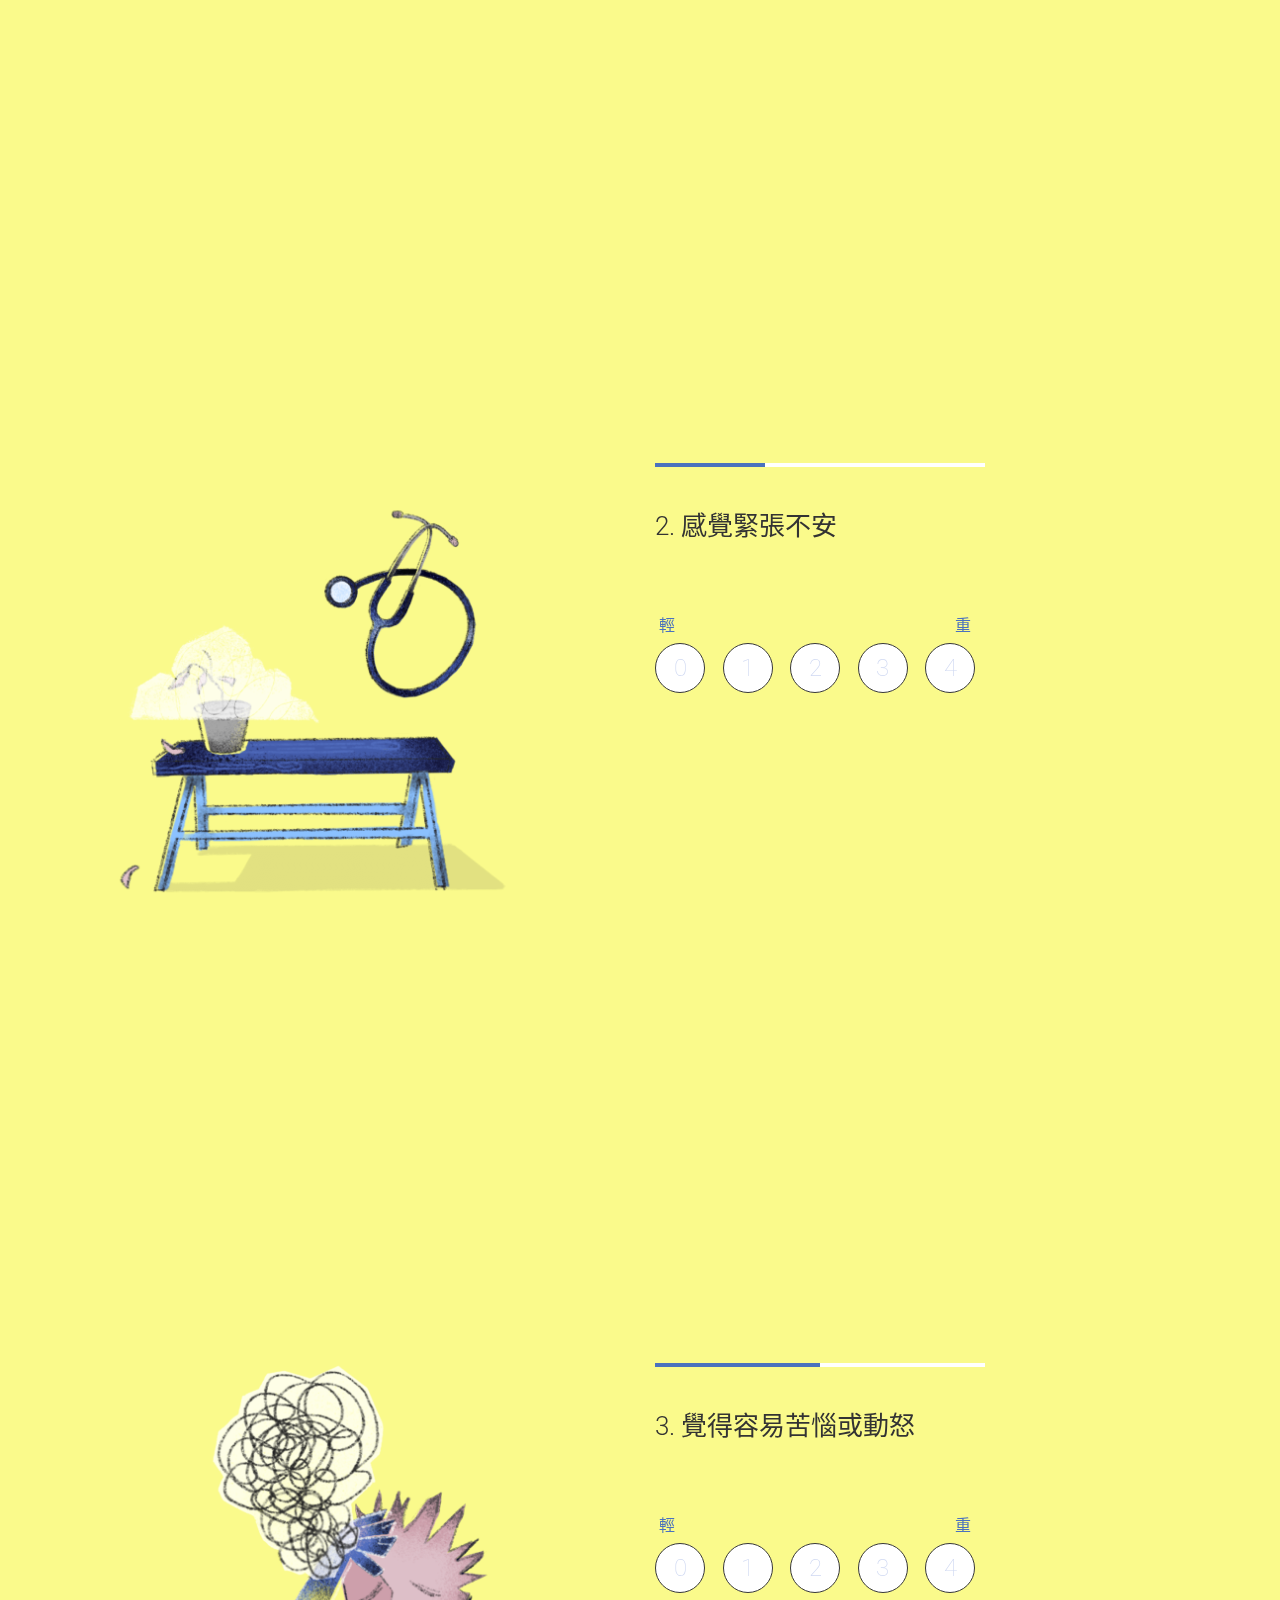
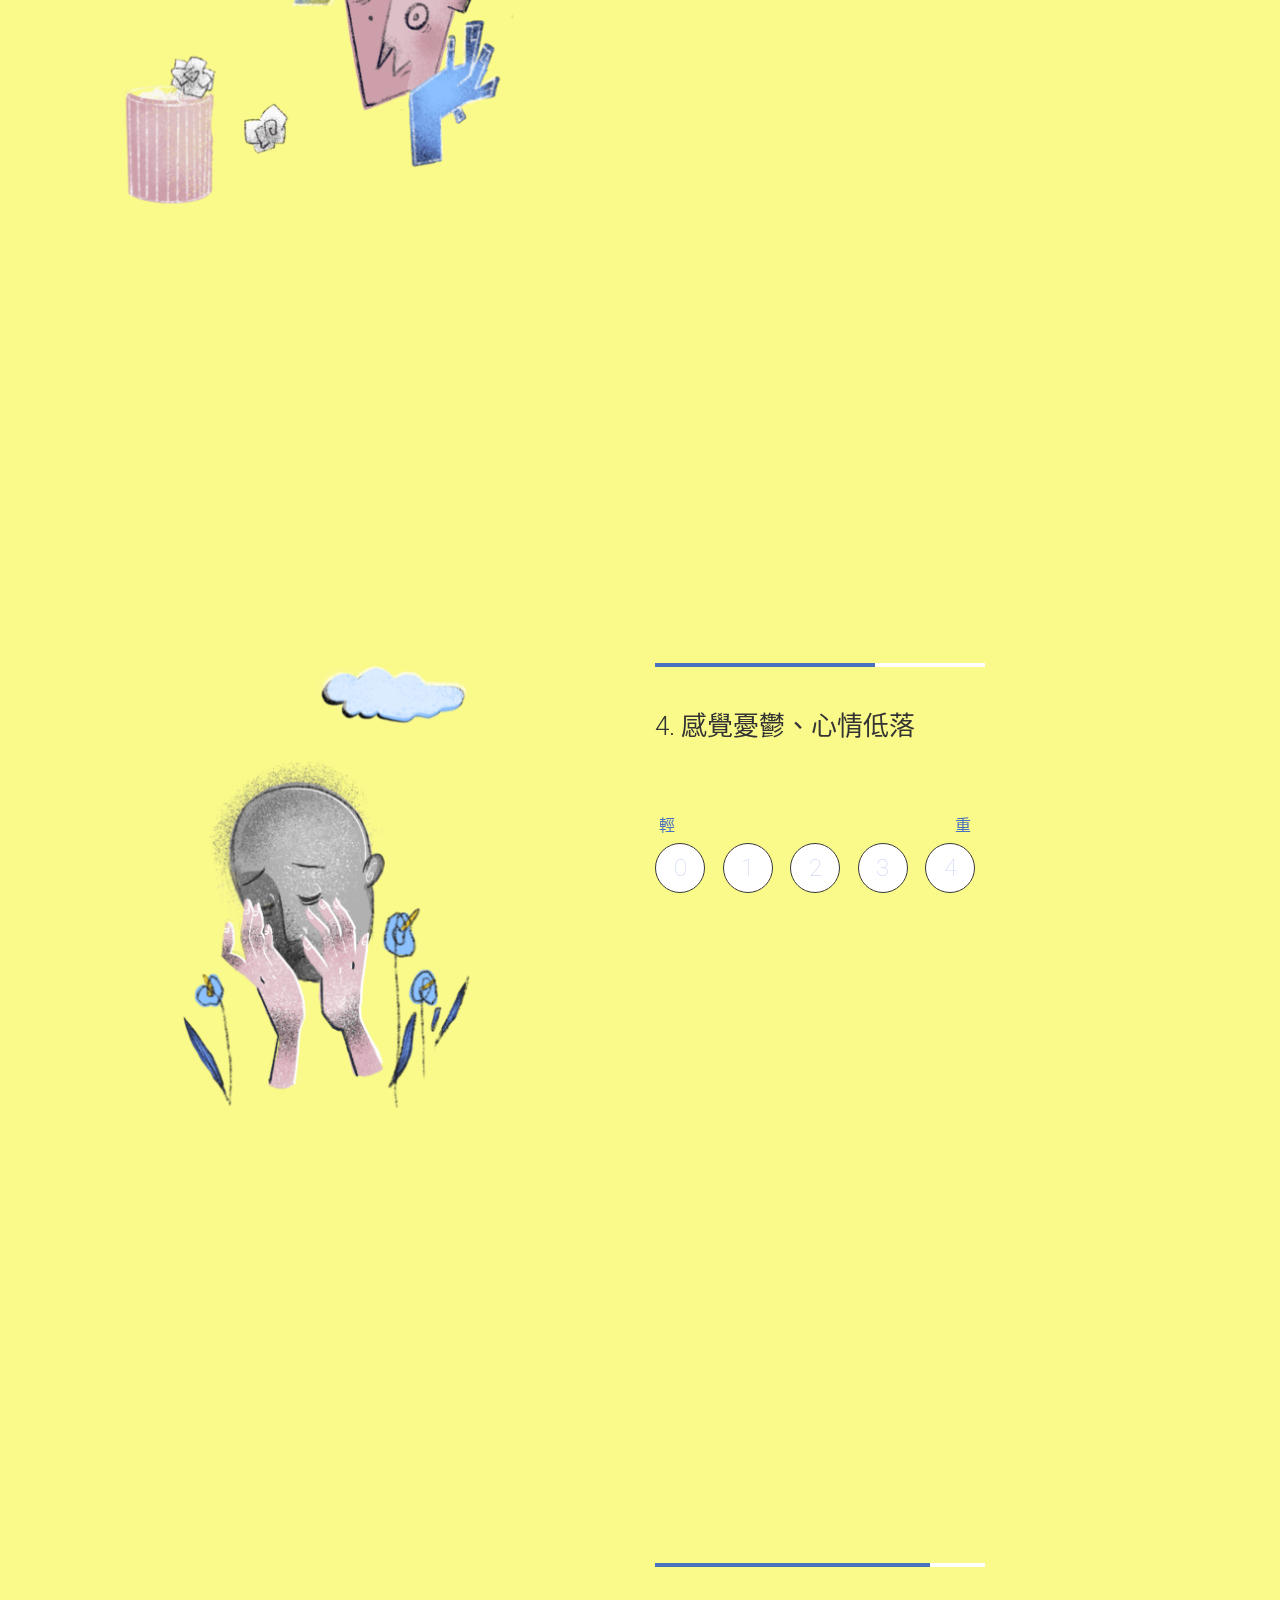
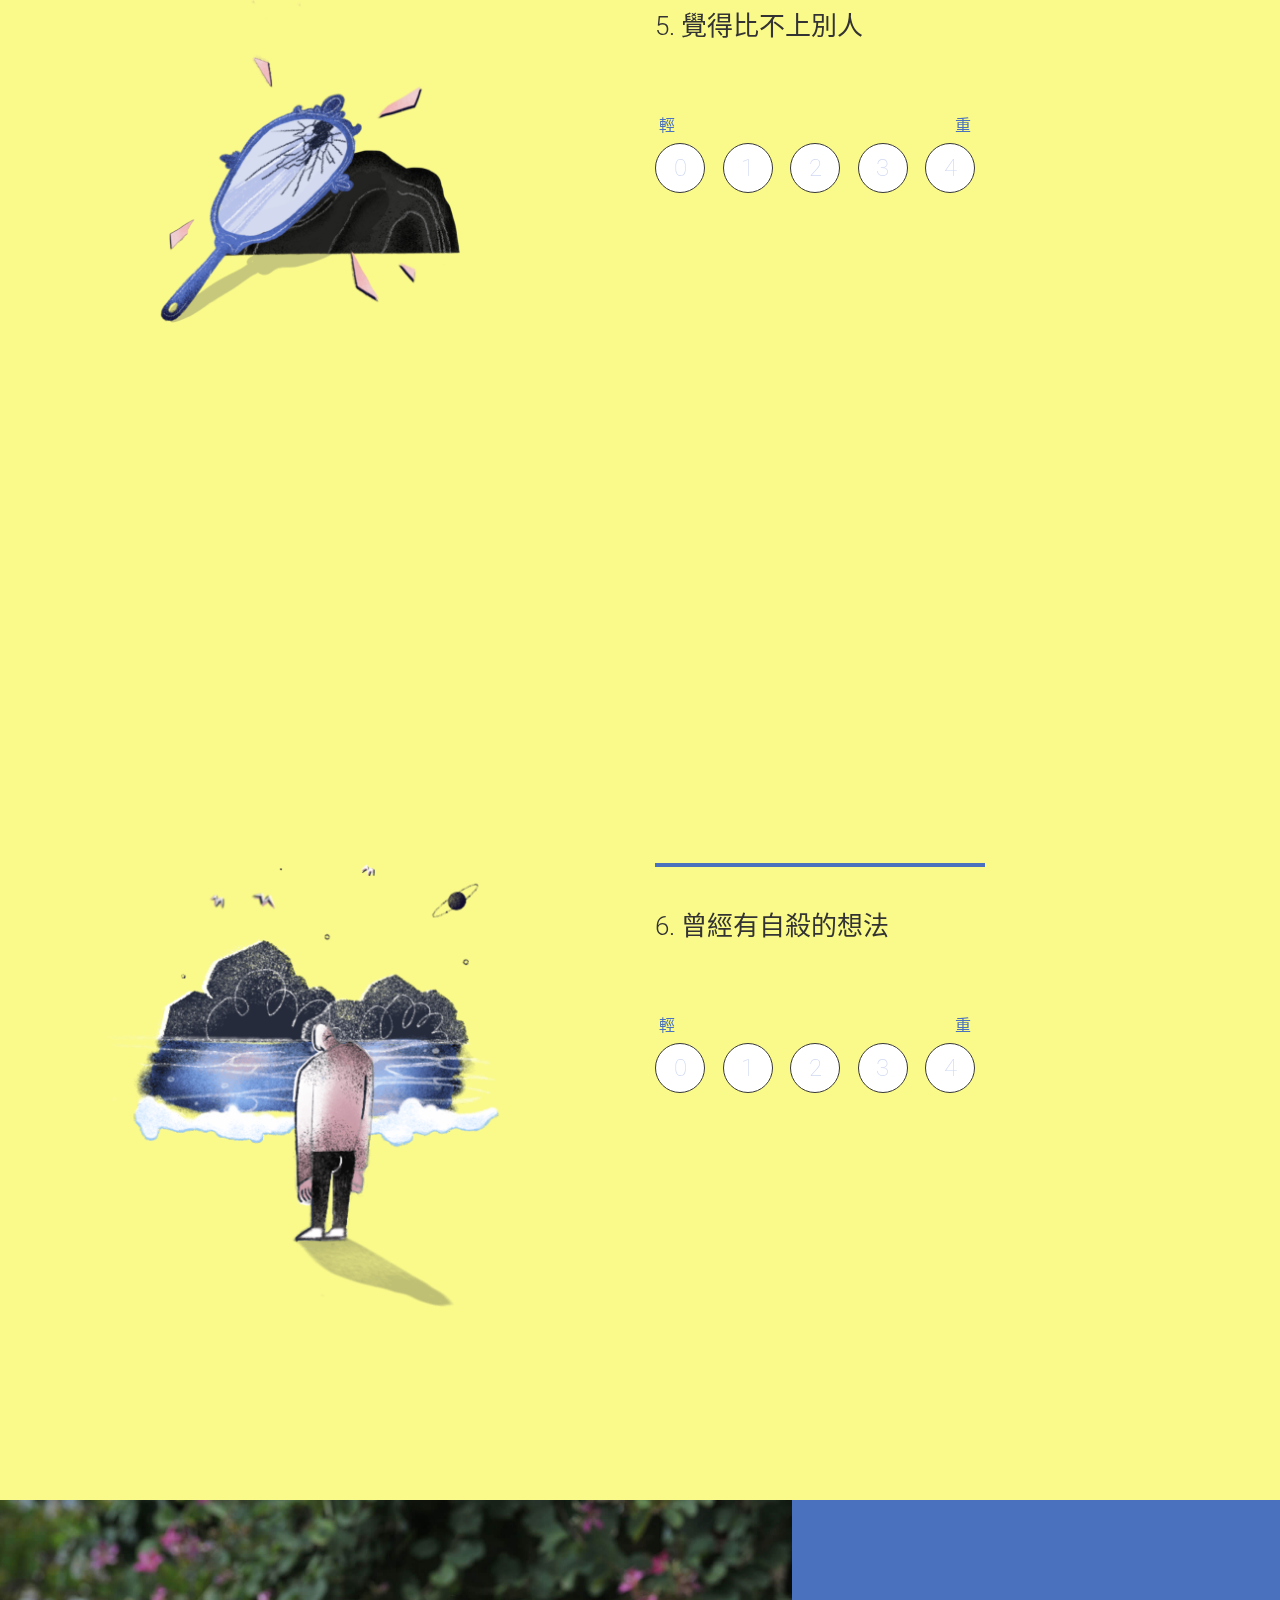
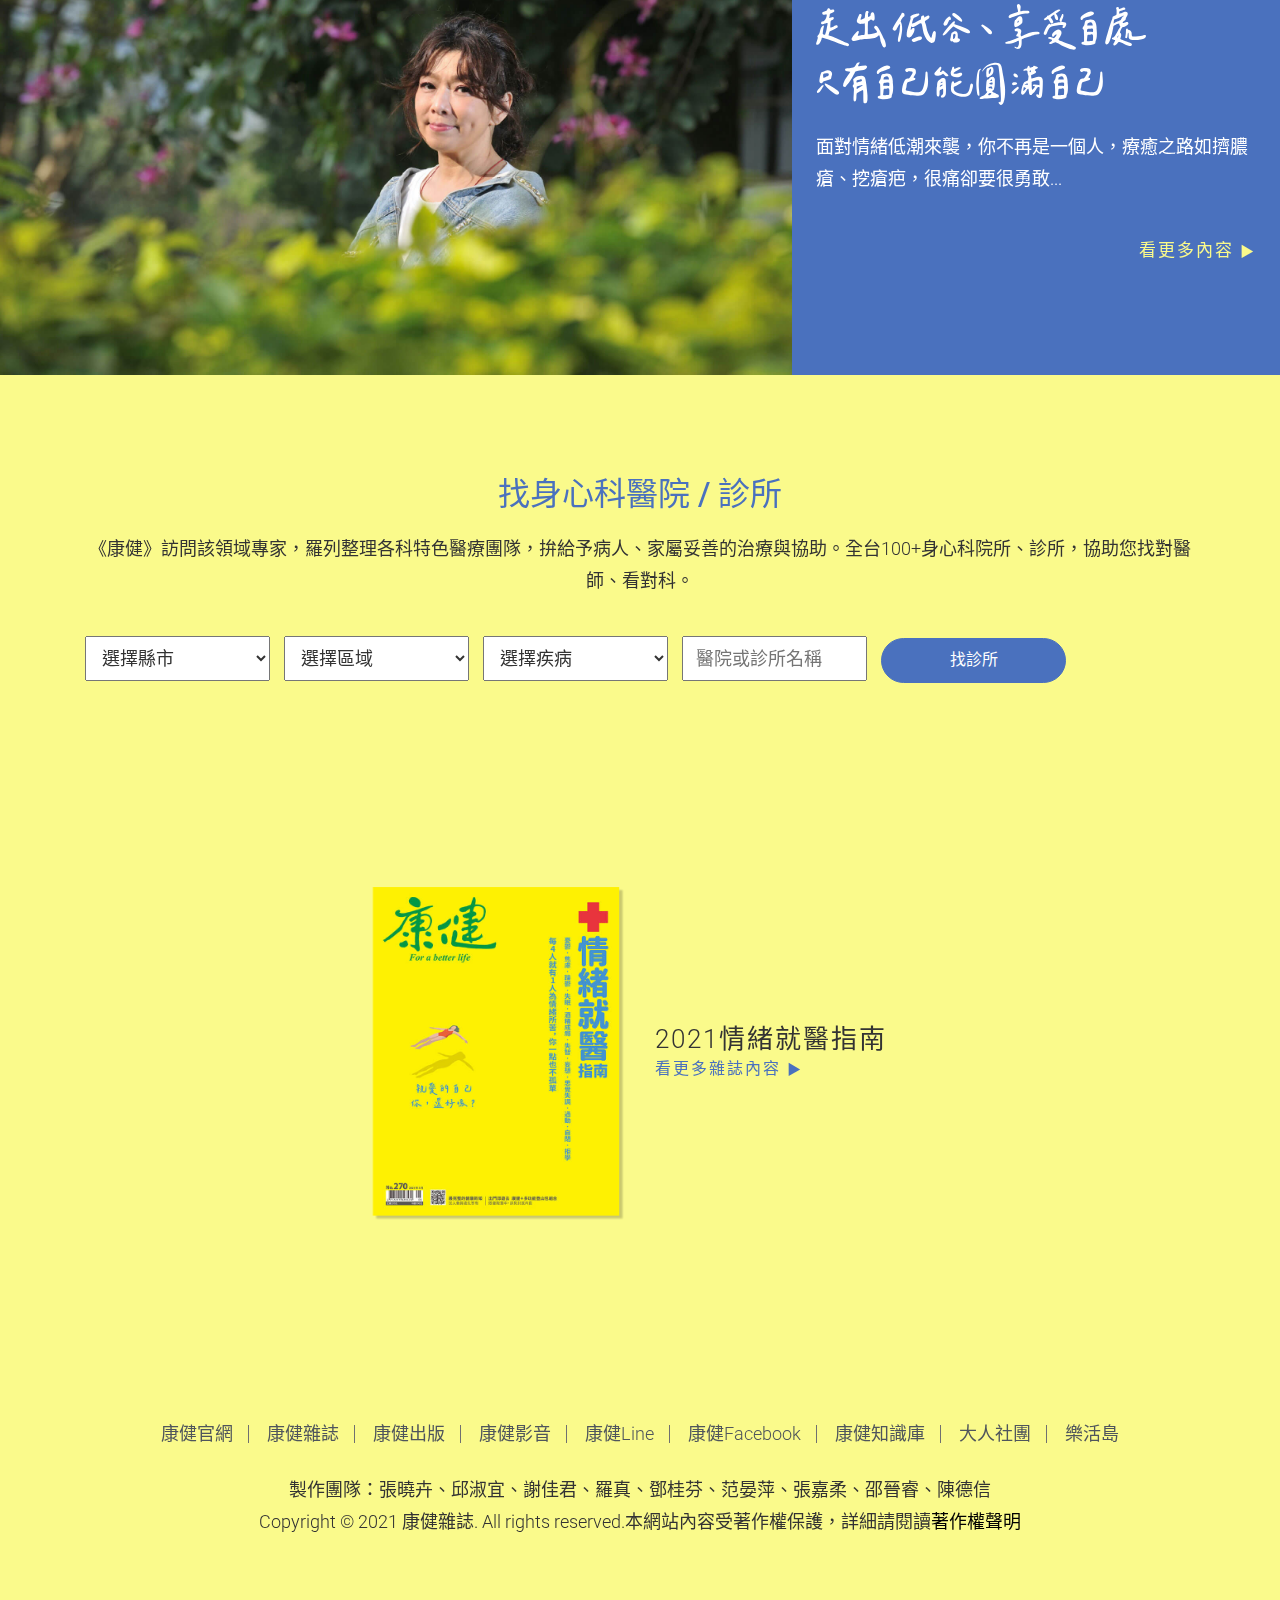
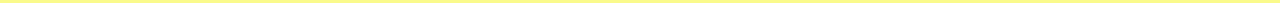
==== commit f1ff8af7: "op, touchstart" ====
--- a/index.html
+++ b/index.html
@@ -88,6 +88,7 @@
     </header>
     <!-- op -->
     <section class="op-block" data-category="web_web" data-action="2021mental-health" data-label="section-test-1">
+   
         <div class="container">
             <div class="row">
                 <div class="op-img col-6 col-md-4">
@@ -129,6 +130,7 @@
                 </div>
             </div>
         </div>
+   
     </section>
     <section id="gameSection"></section>
     <section id="resultSection">
@@ -270,16 +272,19 @@
                                 <h4>想找專業心理治療資源</h4>
                                 <p>各醫療院所精神科／身心科的諮商心理師、臨床心理師均是心理治療專業者，其中諮商心理師在校園中習得較多諮商技巧，臨床心理師則習得較多大腦科學知識、對於病理較熟悉。部分醫師亦提供心理治療服務。</p>
                             </div>
-                            <div class="line"></div>
-                            <div class="way">
-                                <h4>想找專業心理治療，但經濟上有壓力</h4>
-                                <ol>
-                                    <li>社區心理衛生中心：民眾可諮詢問題、參加課程活動，也有政府補助的專業、免費或優惠價格的心理諮商。</li>
-                                    <li>健保給付心理治療：持健保卡赴精神科看診，告知醫師有心理治療需求、請醫師評估是否能安排即可。</li>
-                                    <li>特殊對象方案：特殊境遇家庭或個案可能有政府或民間單位提供的心理諮商資源。</li>
-                                    <li>民間單位公益方案：不少民間單位為公益目的提供服務。</li>
-                                    <li>企業／學校資源：不少企業推行員工協助方案（EAPs），提供身心健康教育訓練與專家入場輔導服務。學生亦可尋求校園資源，有的學校與鄰近資源合作提供優惠方案。</li>
-                                </ol>
+                            
+                            <button data-toggle="collapse" data-target="#demo2">看更多</button> 
+                            <div id="demo2" class="collapse">
+                                <div class="way">
+                                    <h4>想找專業心理治療，但經濟上有壓力</h4>
+                                    <ol>
+                                        <li>社區心理衛生中心：民眾可諮詢問題、參加課程活動，也有政府補助的專業、免費或優惠價格的心理諮商。</li>
+                                        <li>健保給付心理治療：持健保卡赴精神科看診，告知醫師有心理治療需求、請醫師評估是否能安排即可。</li>
+                                        <li>特殊對象方案：特殊境遇家庭或個案可能有政府或民間單位提供的心理諮商資源。</li>
+                                        <li>民間單位公益方案：不少民間單位為公益目的提供服務。</li>
+                                        <li>企業／學校資源：不少企業推行員工協助方案（EAPs），提供身心健康教育訓練與專家入場輔導服務。學生亦可尋求校園資源，有的學校與鄰近資源合作提供優惠方案。</li>
+                                    </ol>
+                                </div>
                             </div>
                         </div>
                         <div class="btn-block">
@@ -373,7 +378,7 @@
                 <option value="拒學／懼學">懼學（拒學）</option>
             </select>
             <input placeholder="醫院或診所名稱" id="search_name" class="col-12 col-md-2">
-            <button id="gosearch" class="col-12 col-md-2" data-category="web_web" data-action="2021mental-health" data-label="click-search-hospital">推薦名單</button>
+            <button id="gosearch" class="col-12 col-md-2" data-category="web_web" data-action="2021mental-health" data-label="click-search-hospital">找診所</button>
             <div class="show_result">
                 <table id="result">
                     <thead>
@@ -395,7 +400,7 @@
     <section class="buy-block">
         <div class="container">
             <div class="row">
-                <div class="cover col-8 offset-2 col-md-3 offset-md-3"> <a href=""><img src="./images/cover.png" alt=""></a></div>
+                <div class="cover col-8 offset-2 col-md-3 offset-md-3"> <a href="https://shop.cwbook.com.tw/SalePage/Index/6976484" target="_blank"><img src="./images/cover.png" alt=""></a></div>
                 <div class="text col-12 col-md-3 ">
                     <h3>2021情緒就醫指南</h3>
                     <h5><a href="https://shop.cwbook.com.tw/SalePage/Index/6976484" target="_blank">看更多雜誌內容<span>▶</span></a></h5>
--- a/stylesheets/main.css
+++ b/stylesheets/main.css
@@ -203,7 +203,7 @@
 }
 
 body {
-  padding-top: 70px;
+  /* padding-top: 70px; */
   font-size: 1.125rem;
   font-family: -apple-system, BlinkMacSystemFont, "Noto Sans TC", "Microsoft JhengHei", "Roboto", "Helvetica Neue", Arial, sans-serif, "Apple Color Emoji", "Segoe UI Emoji", "Segoe UI Symbol";
 }
@@ -311,7 +311,7 @@
 
 @media (max-width: 768px) {
   body {
-    padding-top: 56px;
+    /* padding-top: 56px; */
   }
   header {
     position: fixed;
--- a/stylesheets/screen.css
+++ b/stylesheets/screen.css
@@ -60,7 +60,7 @@
   display: flex;
   align-items: center;
   justify-content: center;
-  margin-top: -2%;
+  padding-top: 70px;
 }
 .op-block .row {
   align-items: center;
@@ -99,8 +99,9 @@
 }
 @media (max-width: 768px) {
   .op-block .op-img .grid-item .item-img {
-    bottom: -10%;
+    bottom: -20%;
     left: -3%;
+    z-index: 1;
   }
 }
 .op-block .op-img:nth-child(1) {
@@ -309,10 +310,11 @@
   }
 }
 @media (max-width: 768px) {
-  .op-block {
-    padding-top: 45px;
+  .op-block .container {
+    height: 100%;
+    padding-top: 90px;
     padding-bottom: 40px;
-    height: auto;
+    overflow: scroll;
   }
   .op-block .op-img .grid-item {
     height: 17vh;
@@ -565,6 +567,14 @@
     padding: 80px 0;
   }
 }
+.result-block button {
+  background: #fff;
+  border: 1px solid #333;
+  padding: 7px 16px;
+  font-size: 15px;
+  line-height: 1;
+  margin-bottom: 20px;
+}
 .result-block .img-block img {
   width: 95%;
   margin-bottom: 10px;
@@ -975,11 +985,6 @@
   padding: 100px 0 75px;
   position: relative;
 }
-@media (max-width: 768px) {
-  .story-page .op {
-    padding: 50px 0 70px;
-  }
-}
 .story-page .op .story-h1-img {
   width: 50%;
   display: inline-block;
@@ -1162,7 +1167,7 @@
 }
 
 .symptom-block .nav-pills {
-  margin: 50px auto 30px;
+  margin: 40px auto 20px;
   align-items: center;
   justify-content: center;
 }
@@ -1173,6 +1178,8 @@
 }
 .symptom-block .nav-pills li {
   letter-spacing: 2px;
+  margin-top: 10px;
+  margin-bottom: 10px;
 }
 .symptom-block .tab-content table {
   border-collapse: collapse;
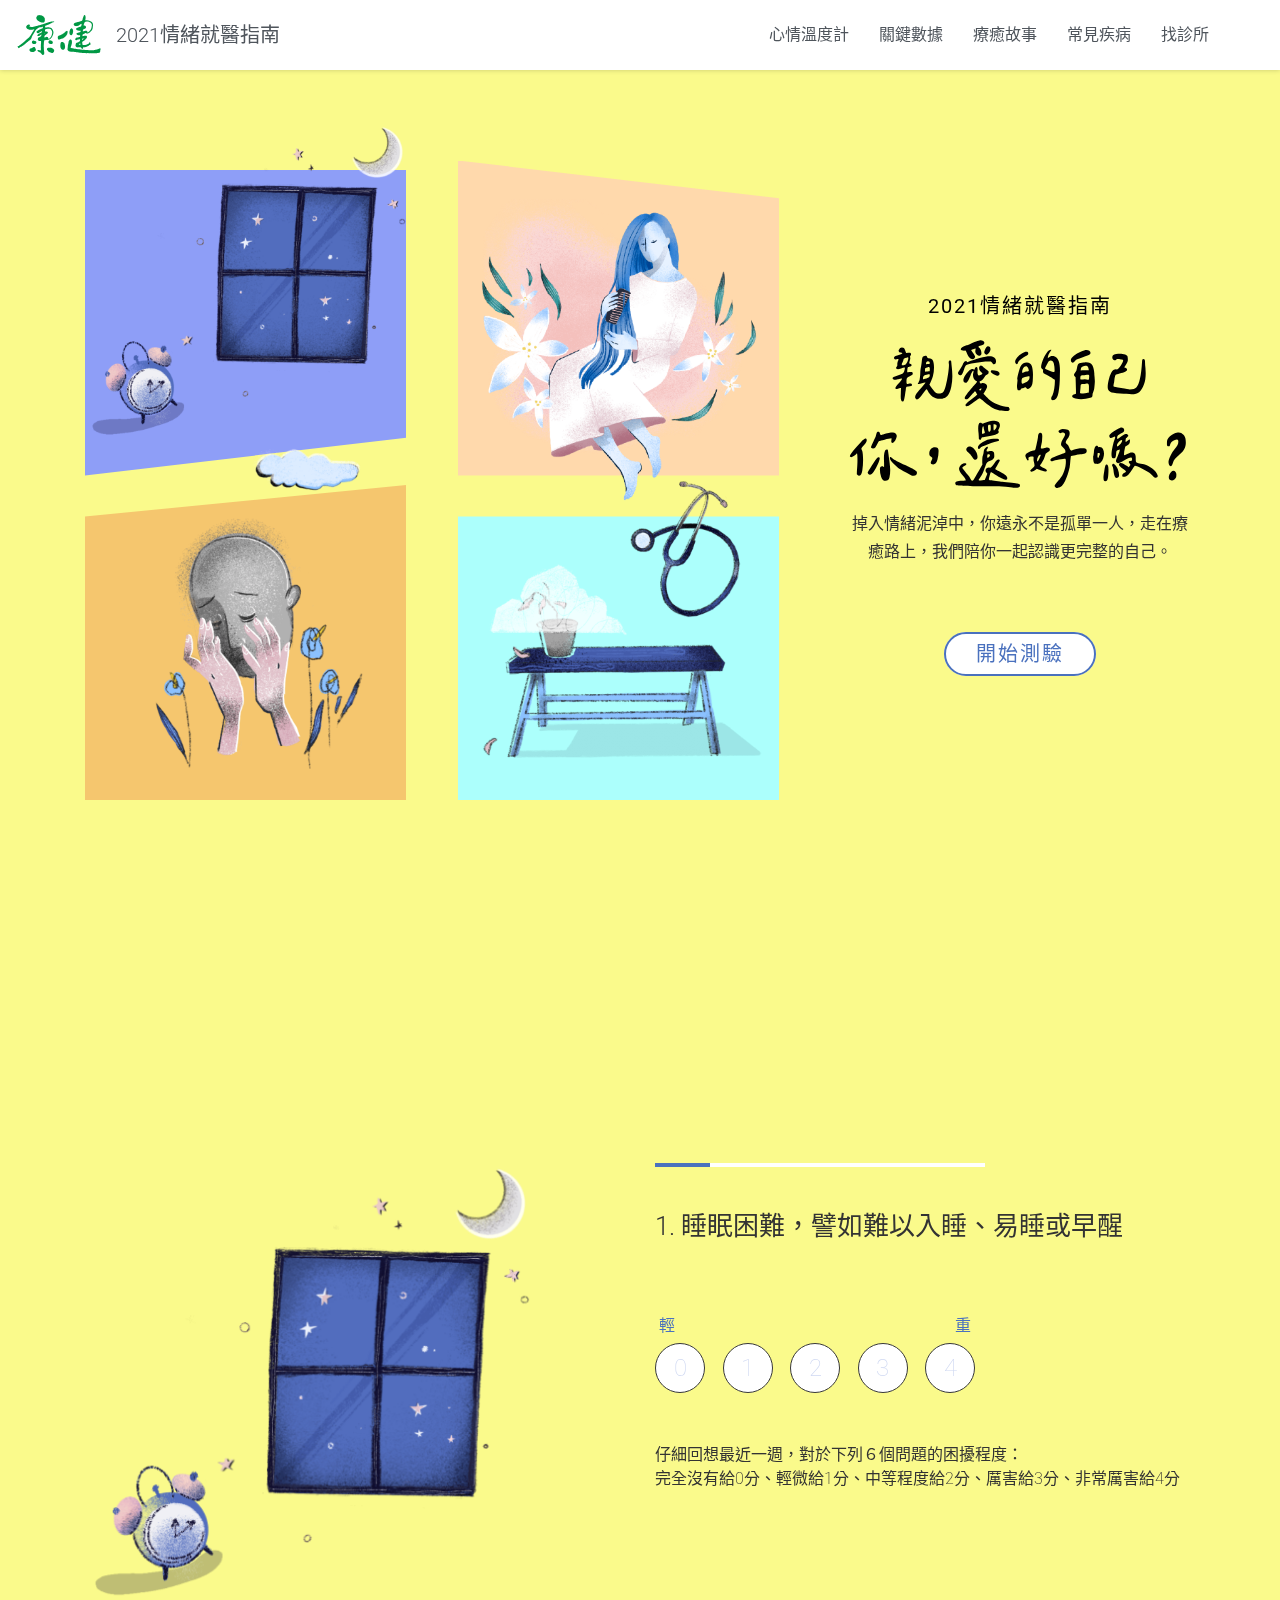
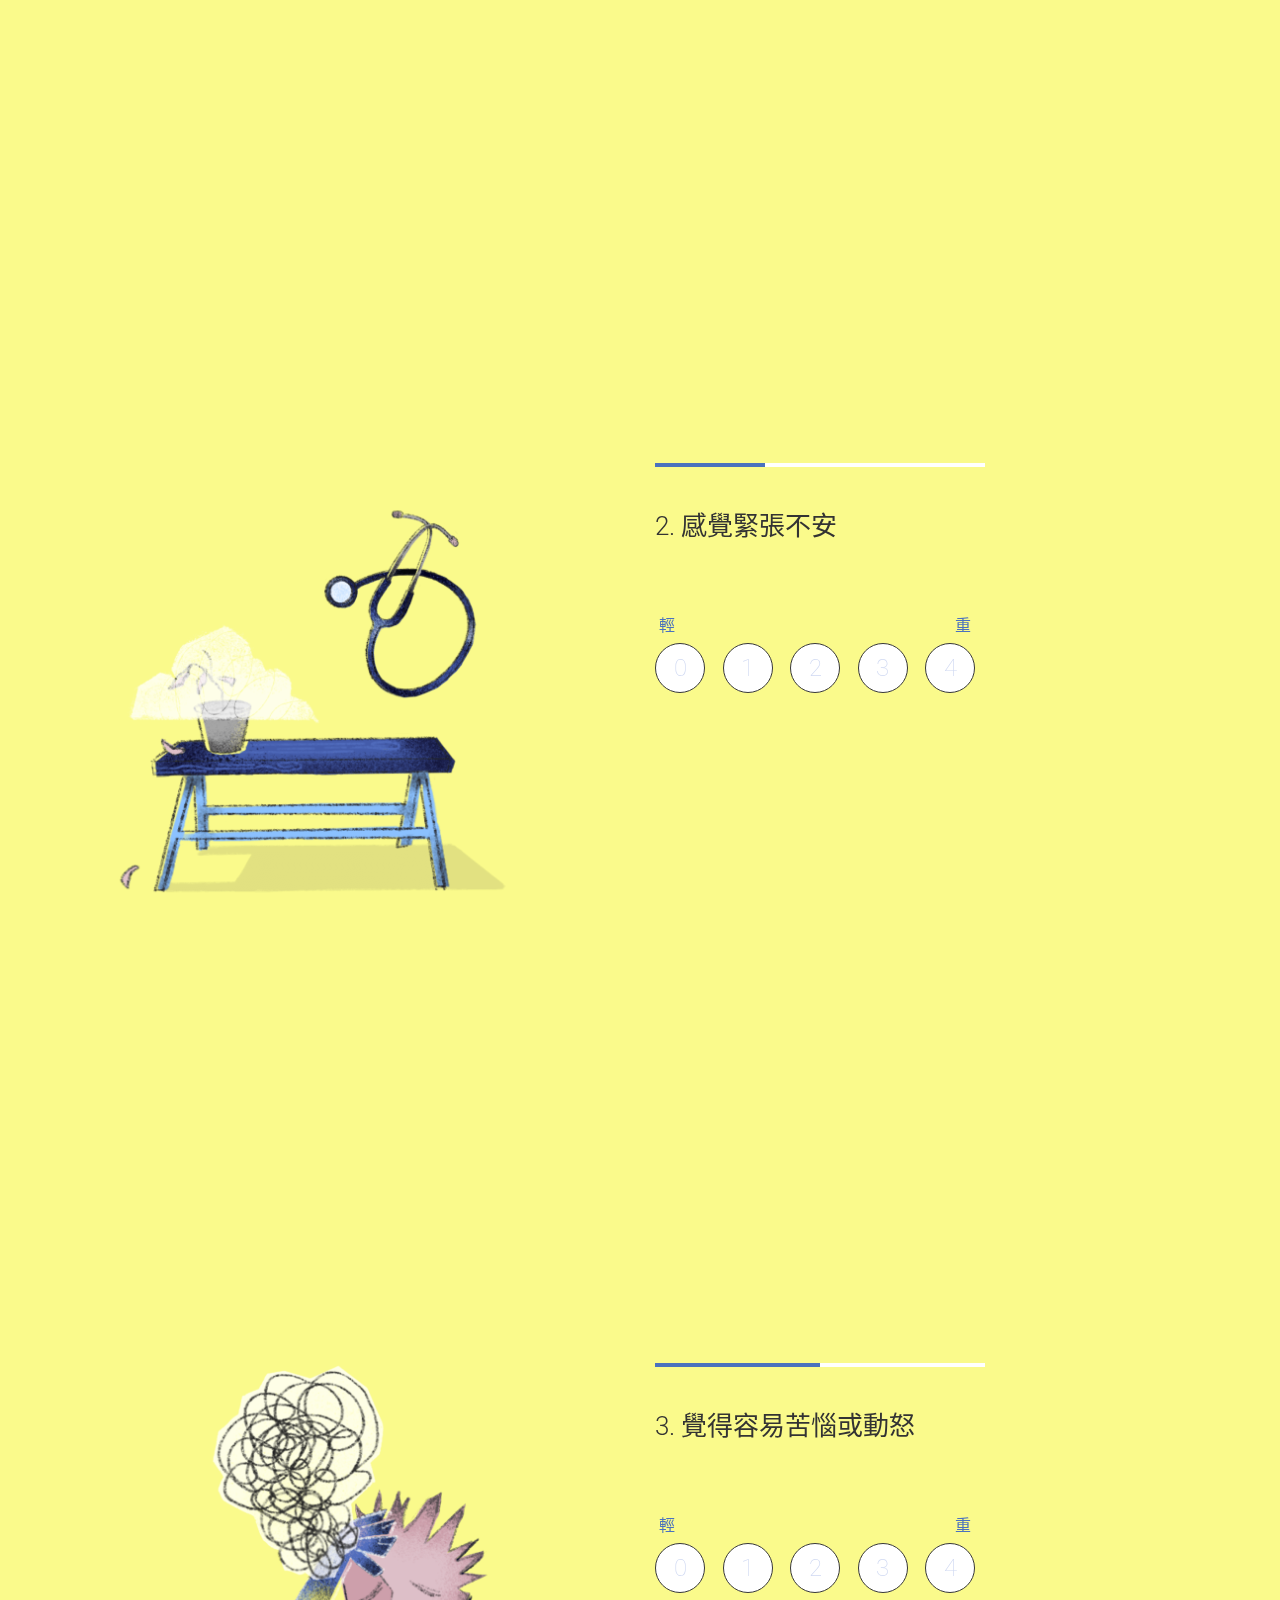
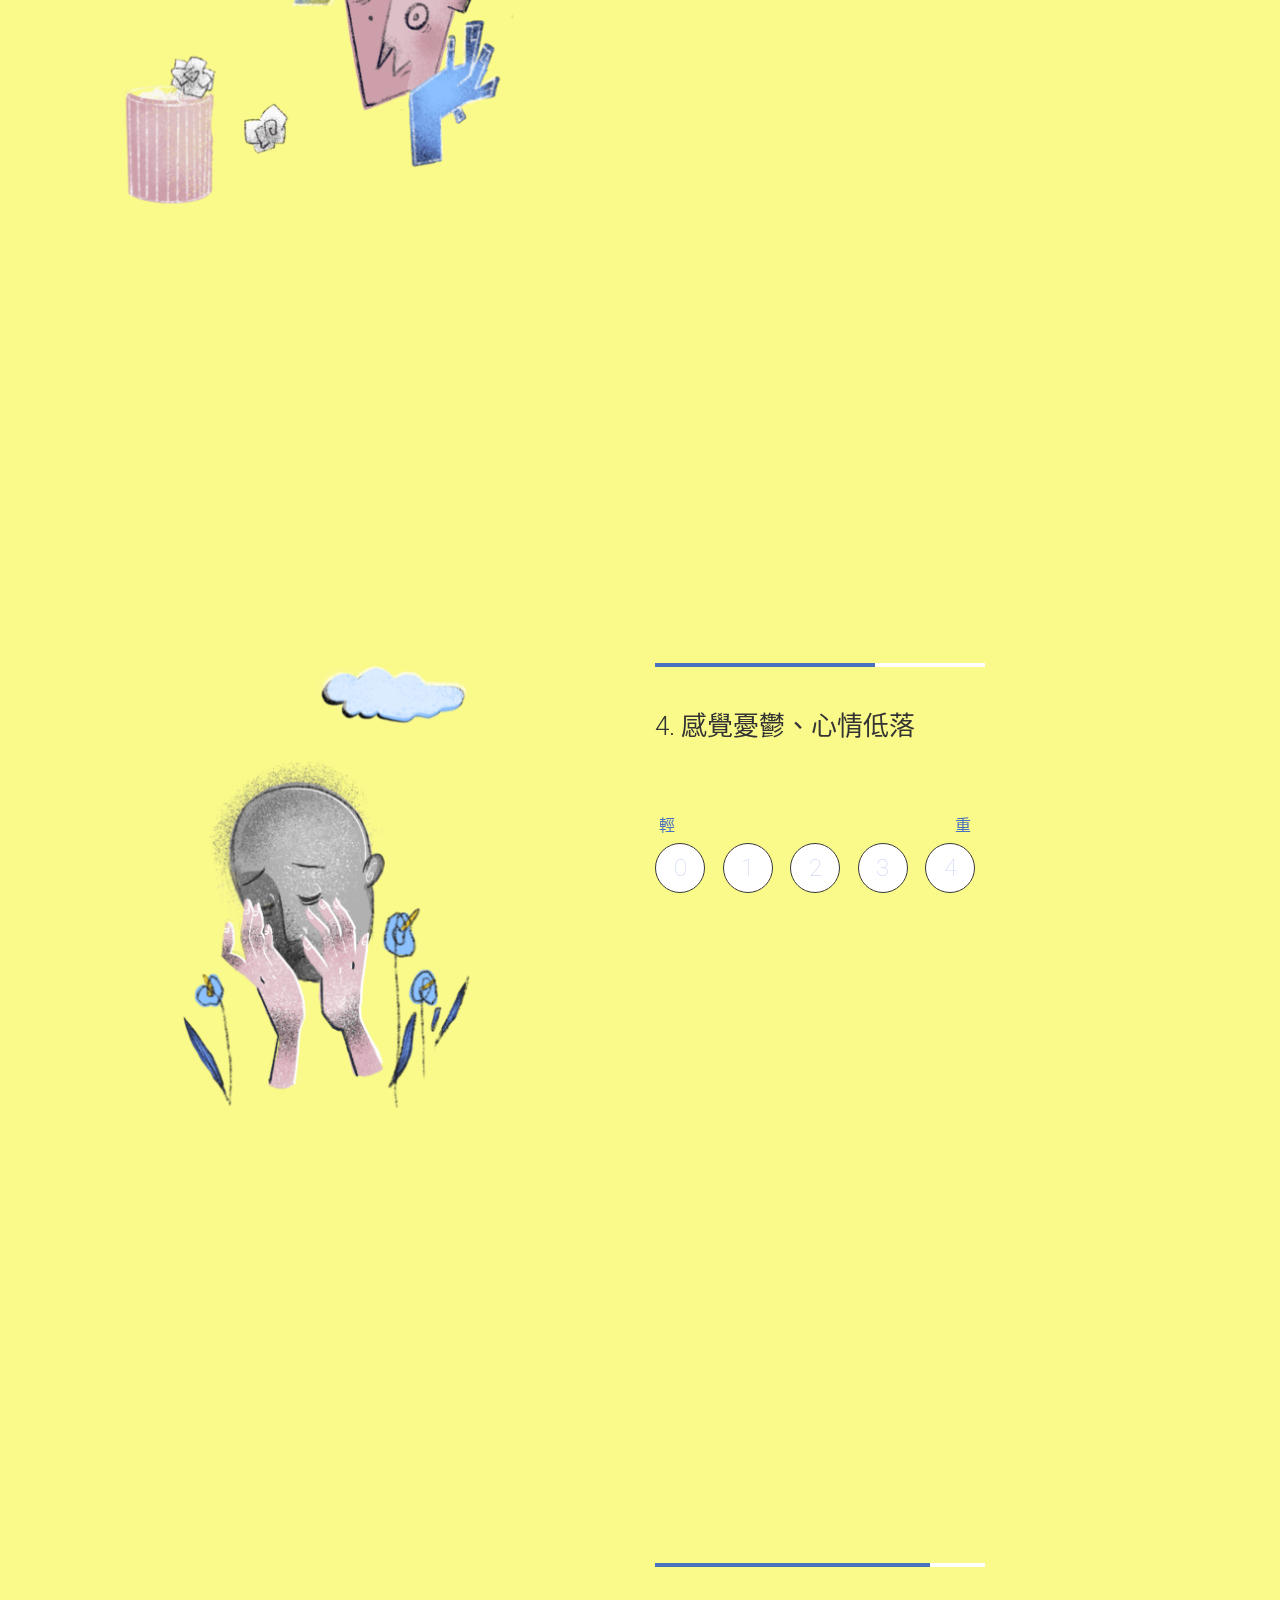
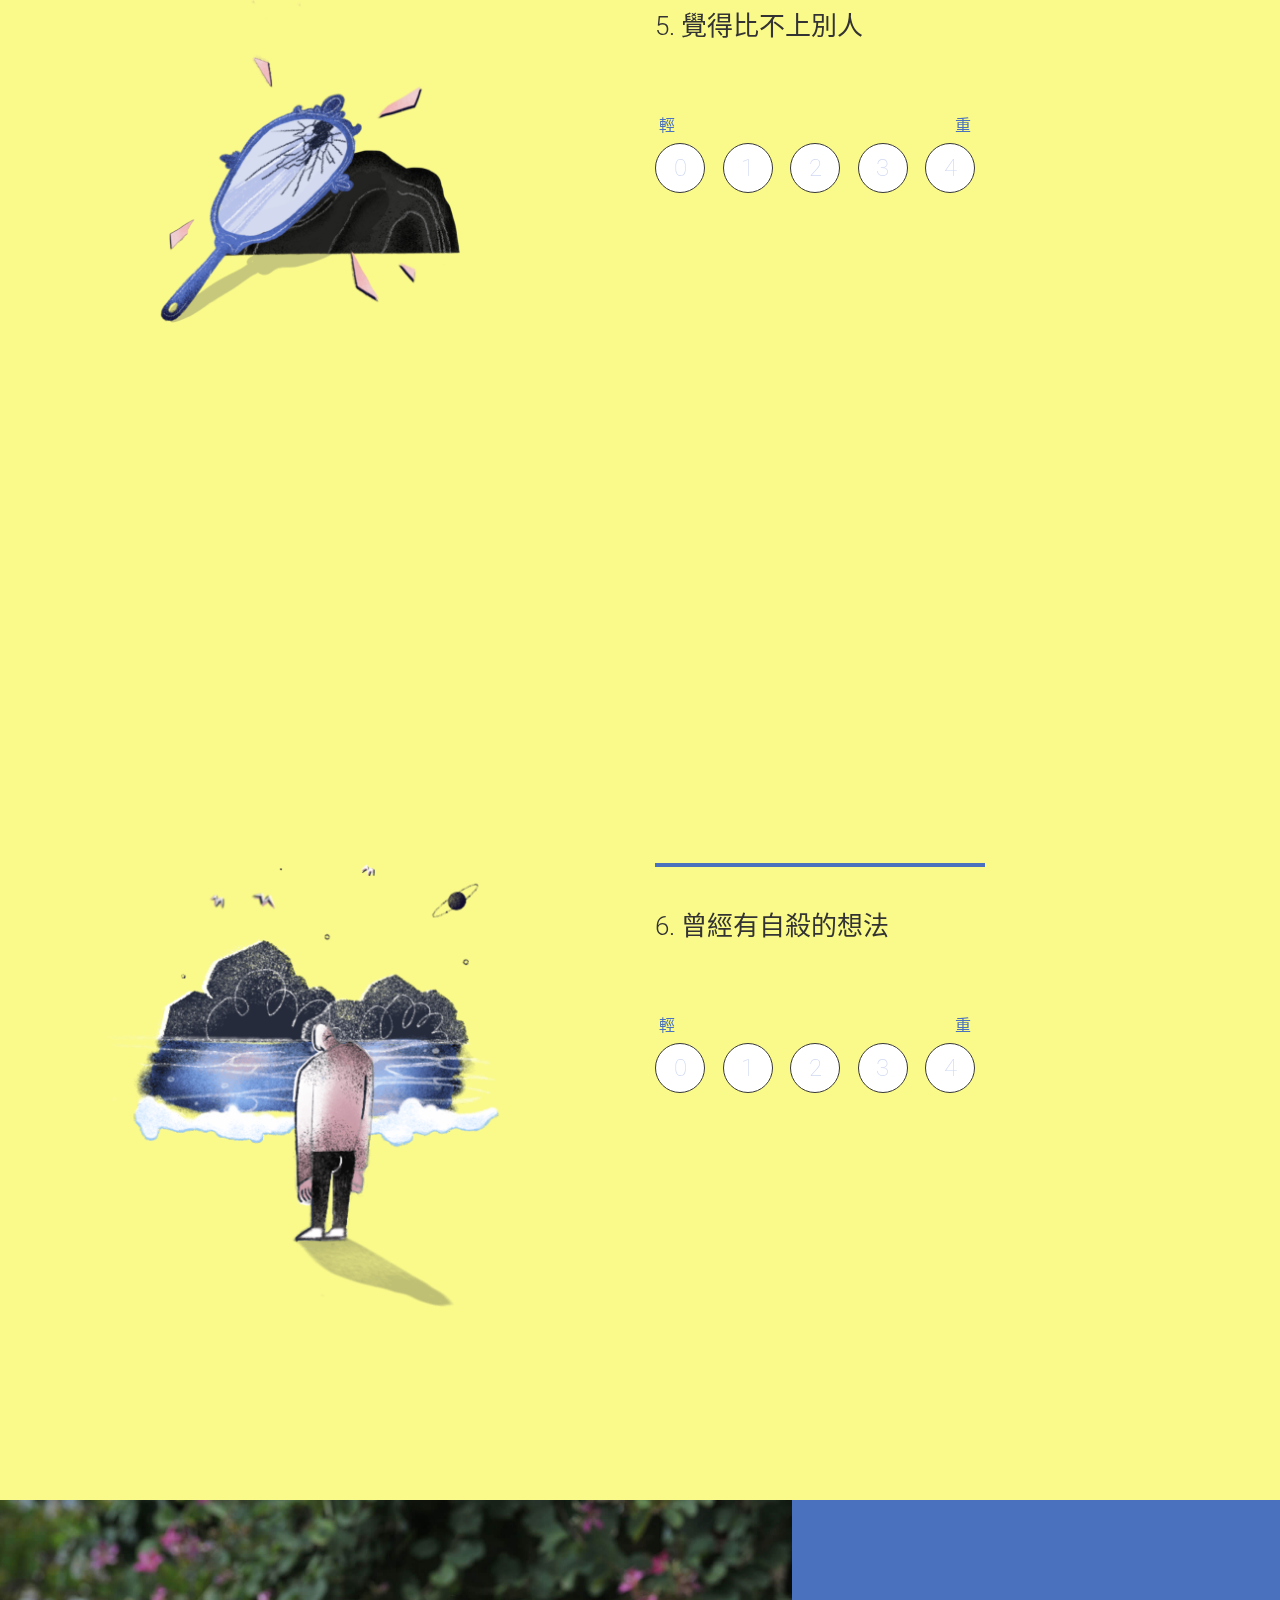
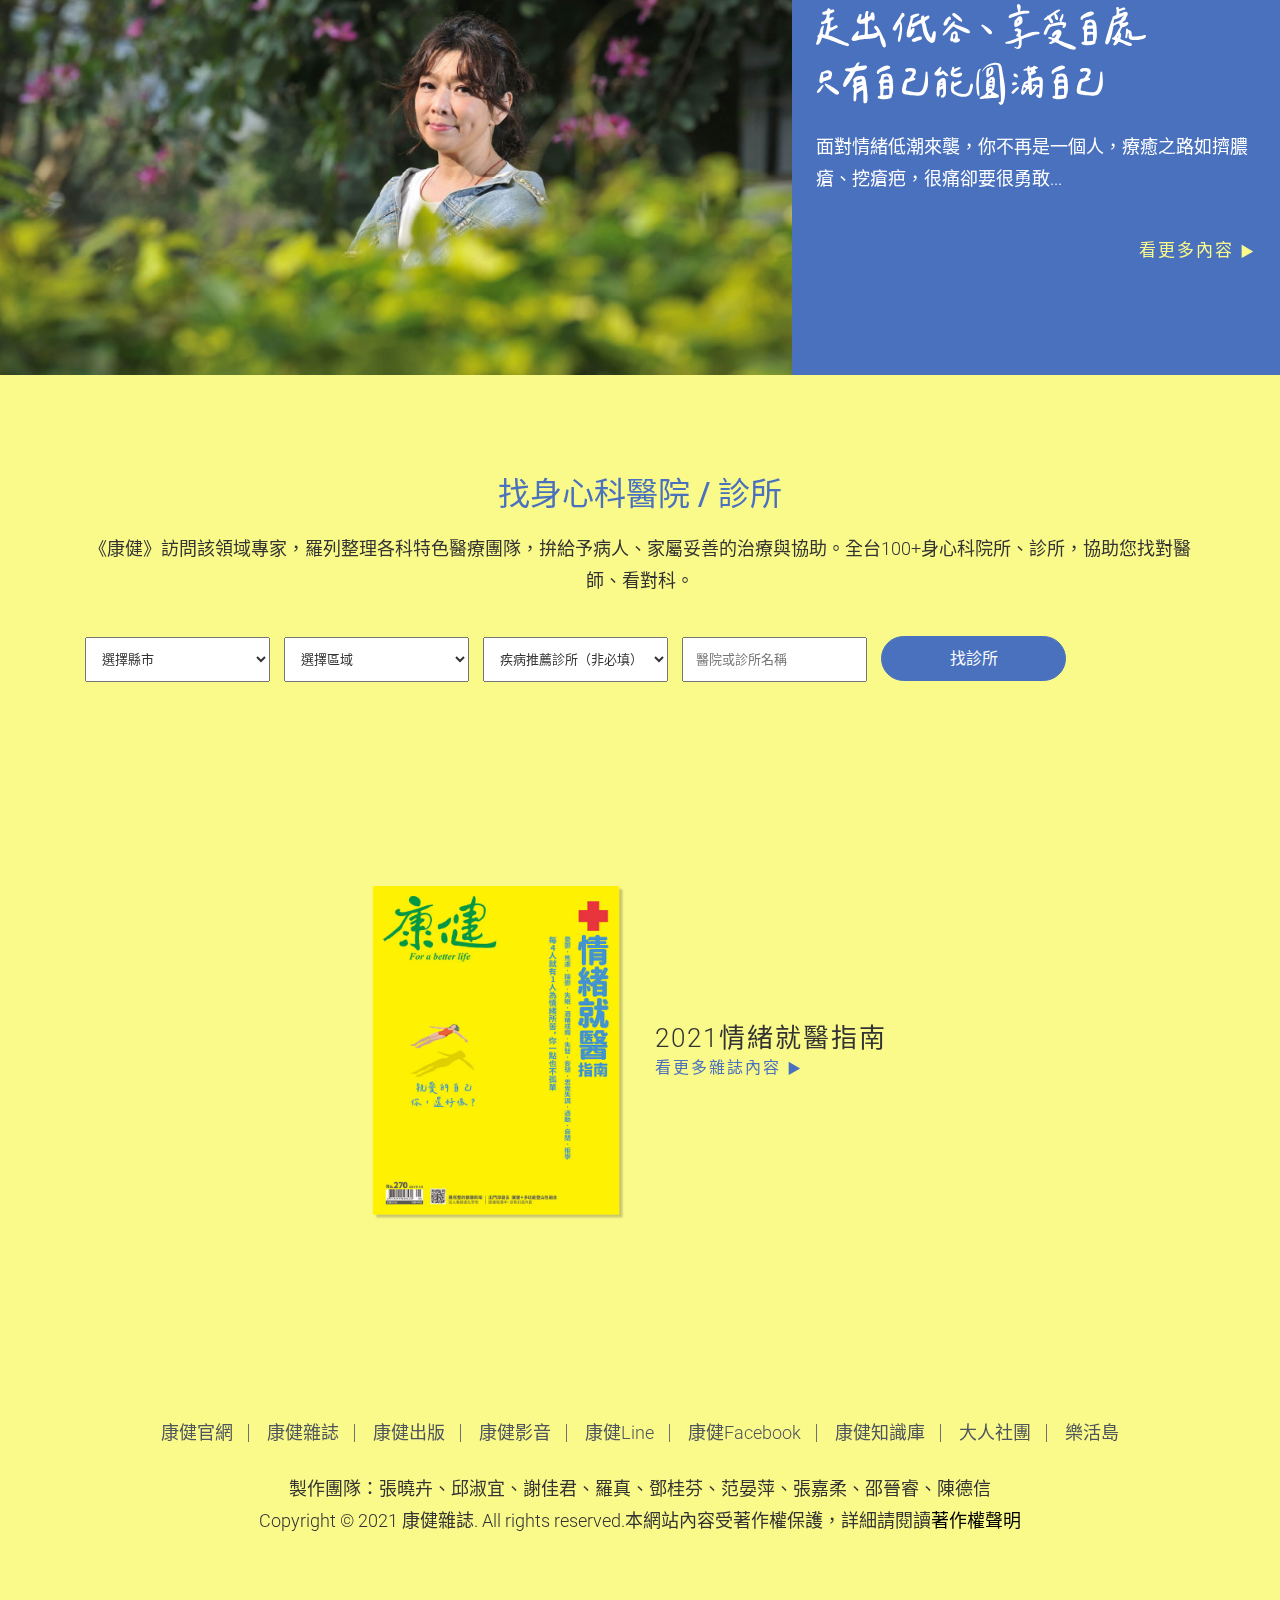
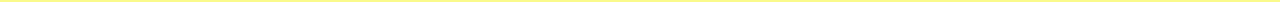
==== commit 42d178c7: "speaker" ====
--- a/index.html
+++ b/index.html
@@ -363,7 +363,7 @@
                 <option value="" selected>選擇區域</option>
             </select>
             <select name="select_disease" id="disease" class="col-12 col-md-2">
-                <option value="" selected>選擇疾病</option>
+                <option value="" selected>疾病推薦診所（非必填）</option>
                 <option value="all">全部</option>
                 <option value="憂鬱症">憂鬱症</option>
                 <option value="焦慮症">焦慮症</option>
--- a/stylesheets/screen.css
+++ b/stylesheets/screen.css
@@ -168,6 +168,11 @@
   top: 0;
   left: 0;
 }
+@media (max-width: 768px) {
+  .illustration .img-move {
+    left: 10%;
+  }
+}
 .illustration.illustration-1 .img-move {
   animation: illustration-1 1s infinite alternate linear;
 }
@@ -310,11 +315,21 @@
   }
 }
 @media (max-width: 768px) {
+  body.noscroll {
+    height: 100%;
+    min-height: 100%;
+  }
+
+  .op-block {
+    height: 100%;
+    min-height: 100%;
+  }
   .op-block .container {
     height: 100%;
-    padding-top: 90px;
+    padding-top: 40px;
     padding-bottom: 40px;
     overflow: scroll;
+    -webkit-overflow-scrolling: touch;
   }
   .op-block .op-img .grid-item {
     height: 17vh;
@@ -341,7 +356,7 @@
     width: 210px;
   }
   .op-block .op-text .btn {
-    margin-top: 10px;
+    margin-top: 0px;
   }
   .op-block .op-text .btn a {
     font-size: 15px;
@@ -355,6 +370,11 @@
 .question-block .justify-content-md-center {
   margin-top: 70px;
 }
+@media (max-width: 768px) {
+  .question-block .justify-content-md-center {
+    margin-top: -30px;
+  }
+}
 
 .img-block .illustration {
   position: relative;
@@ -365,7 +385,7 @@
 
 @media (max-width: 768px) {
   .question-block img {
-    width: 75%;
+    width: 70%;
     margin: 0 auto 20px;
   }
 }
@@ -765,10 +785,12 @@
   padding: 8px 12px;
   margin-right: 10px;
   height: 45px;
+  font-size: 13px;
 }
 .search-block input {
   height: 45px;
   padding: 8px 12px;
+  font-size: 13px;
 }
 .search-block button {
   height: 45px;
@@ -1141,7 +1163,7 @@
 }
 .story-block .video-block {
   position: relative;
-  margin-top: 50px;
+  margin-top: 10px;
 }
 .story-block .video-block a {
   color: white;
@@ -1155,6 +1177,7 @@
 }
 .story-block .link {
   text-align: right;
+  margin-bottom: 25px;
 }
 .story-block .link a {
   color: #4A71BE;
@@ -1164,6 +1187,17 @@
 .story-block .link a span {
   font-size: 14px;
   margin-left: 6px;
+}
+.story-block .speaker {
+  font-size: 16px;
+  color: #4A71BE;
+  cursor: pointer;
+  display: inline-block;
+}
+.story-block .speaker img {
+  width: 20px;
+  margin-right: 10px;
+  margin-bottom: 5px;
 }
 
 .symptom-block .nav-pills {
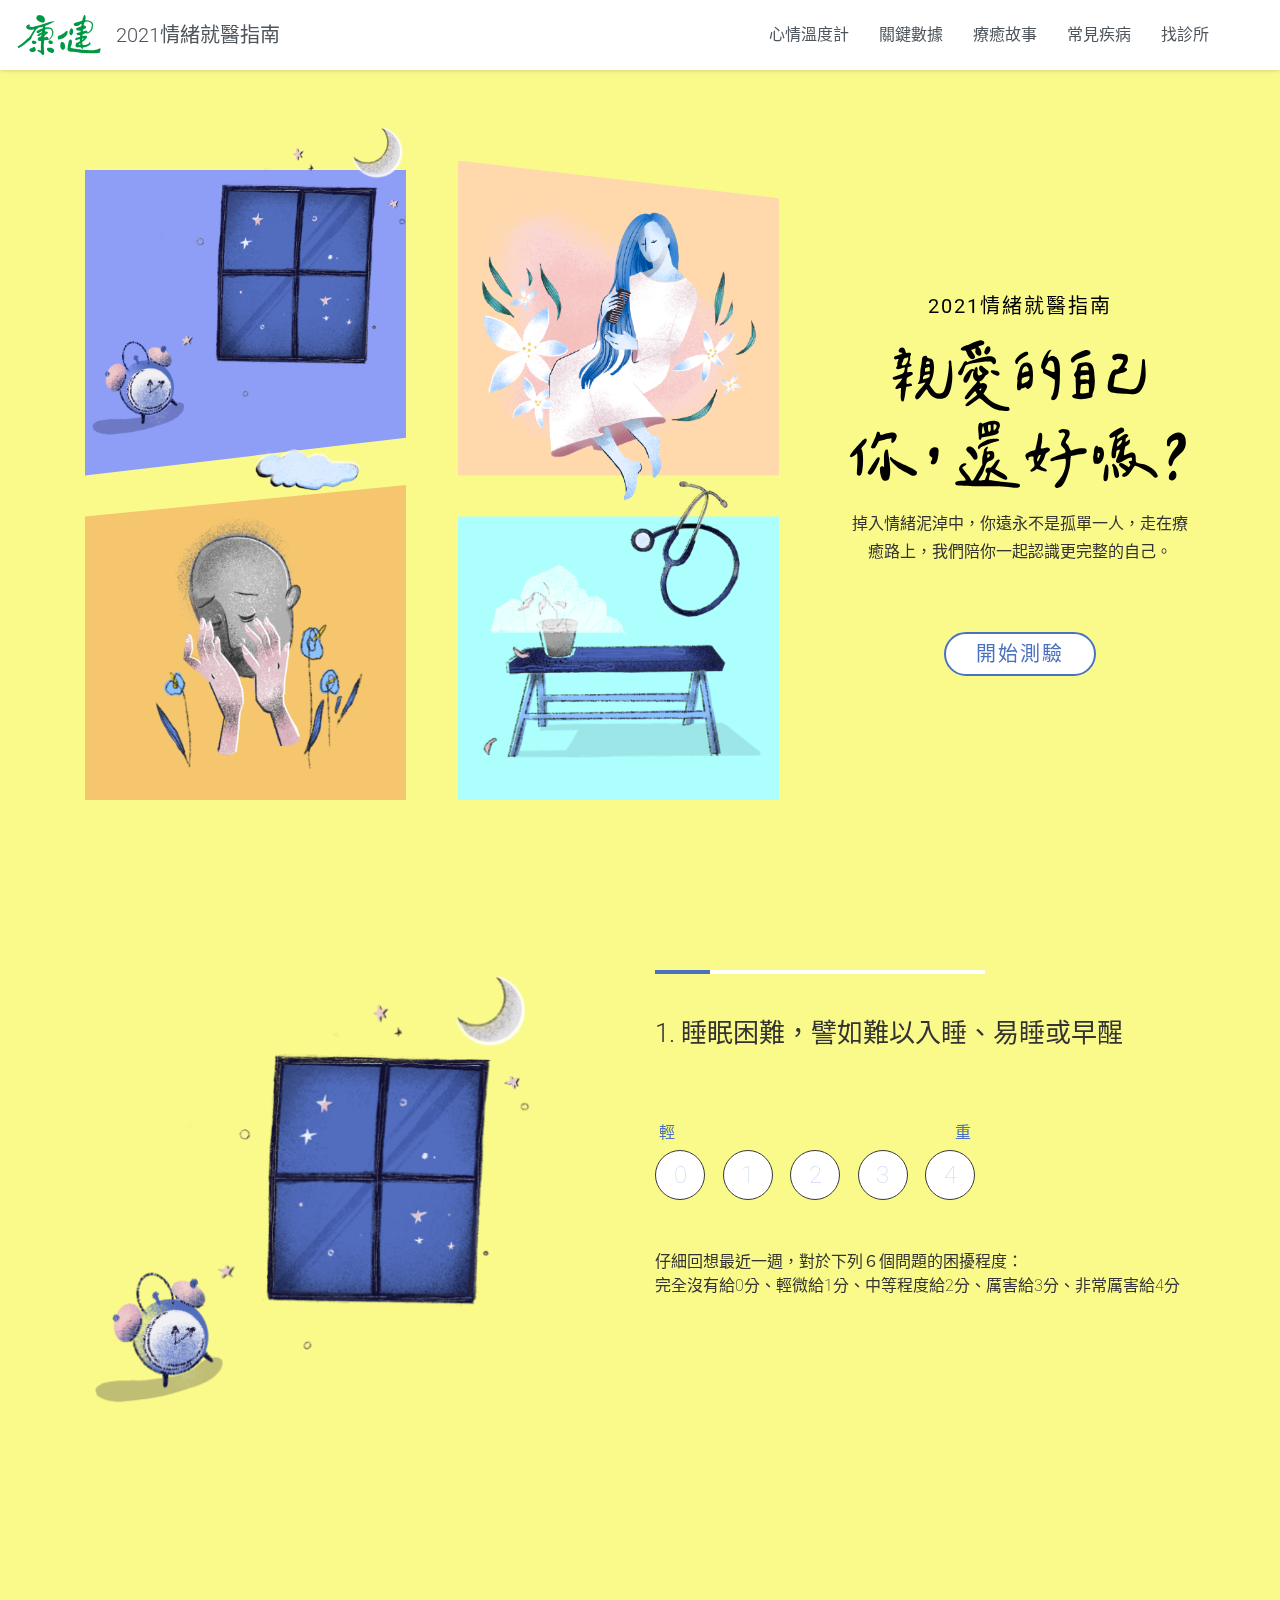
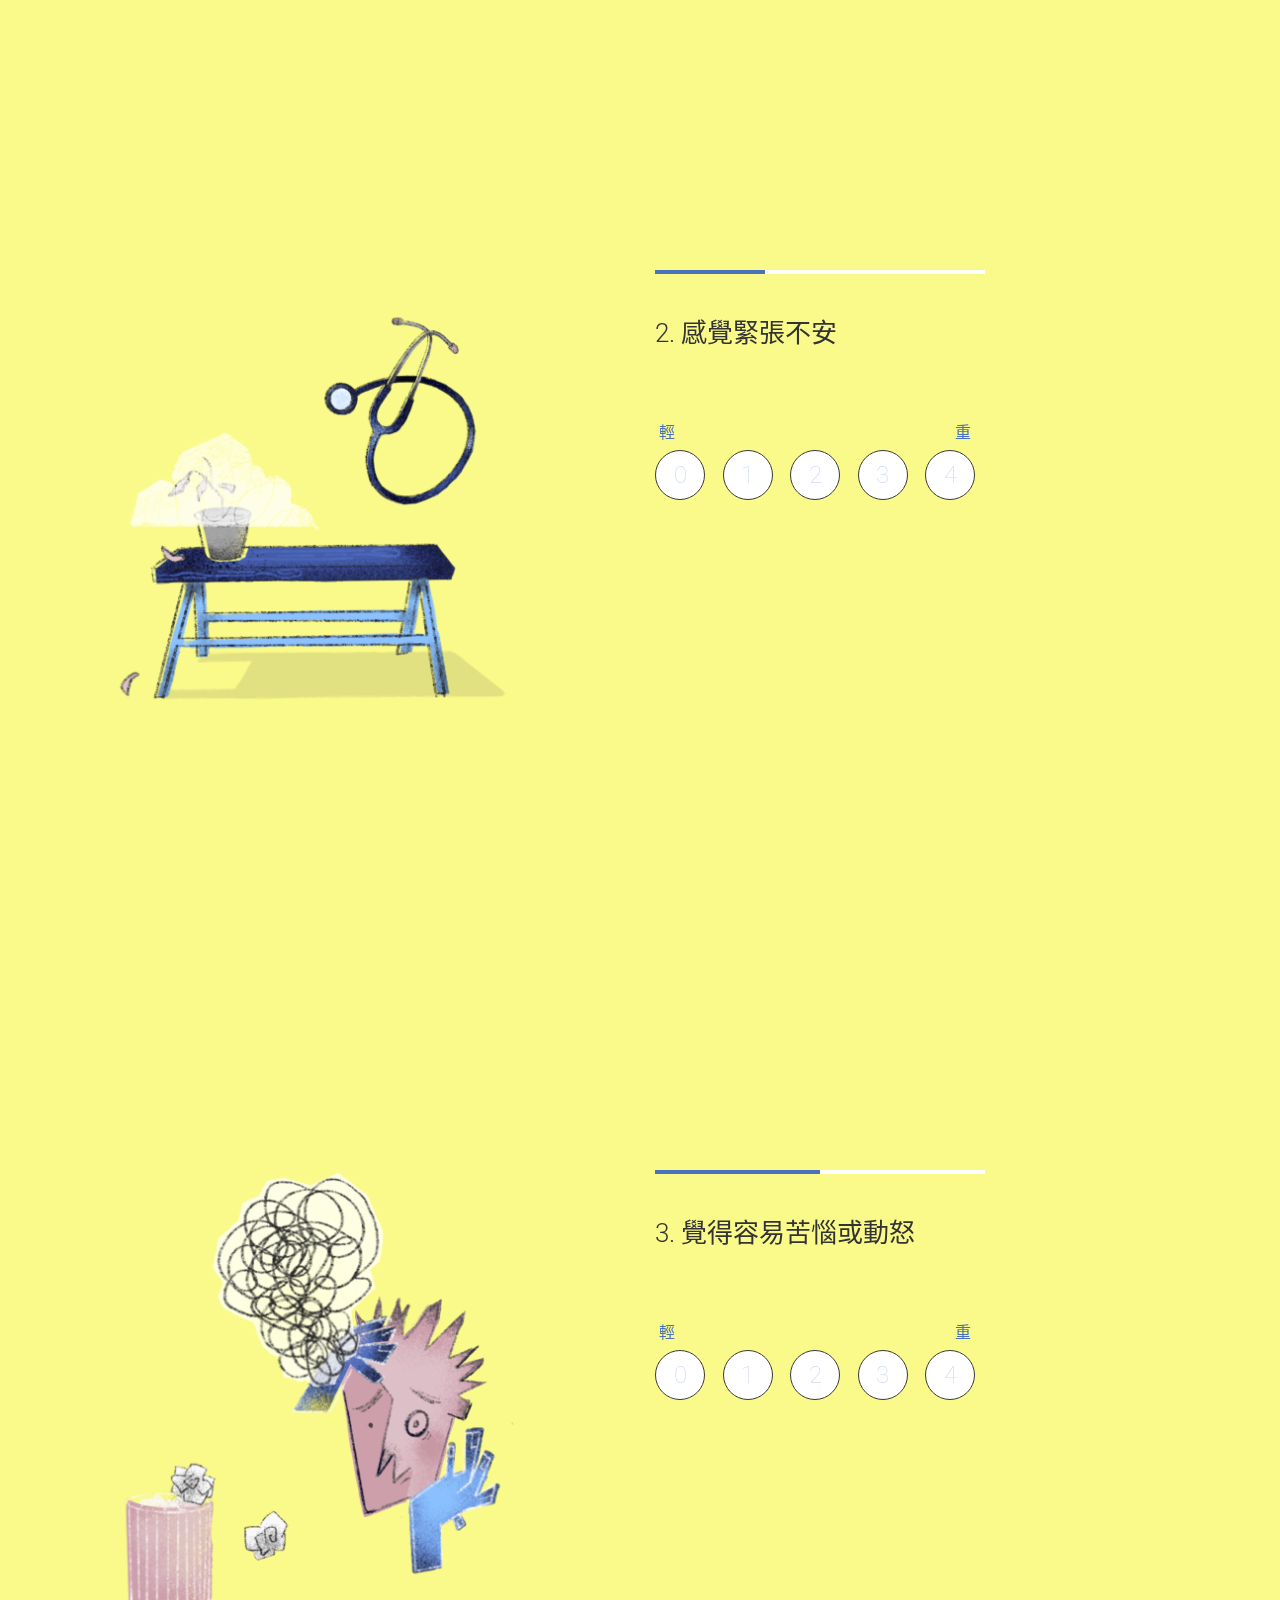
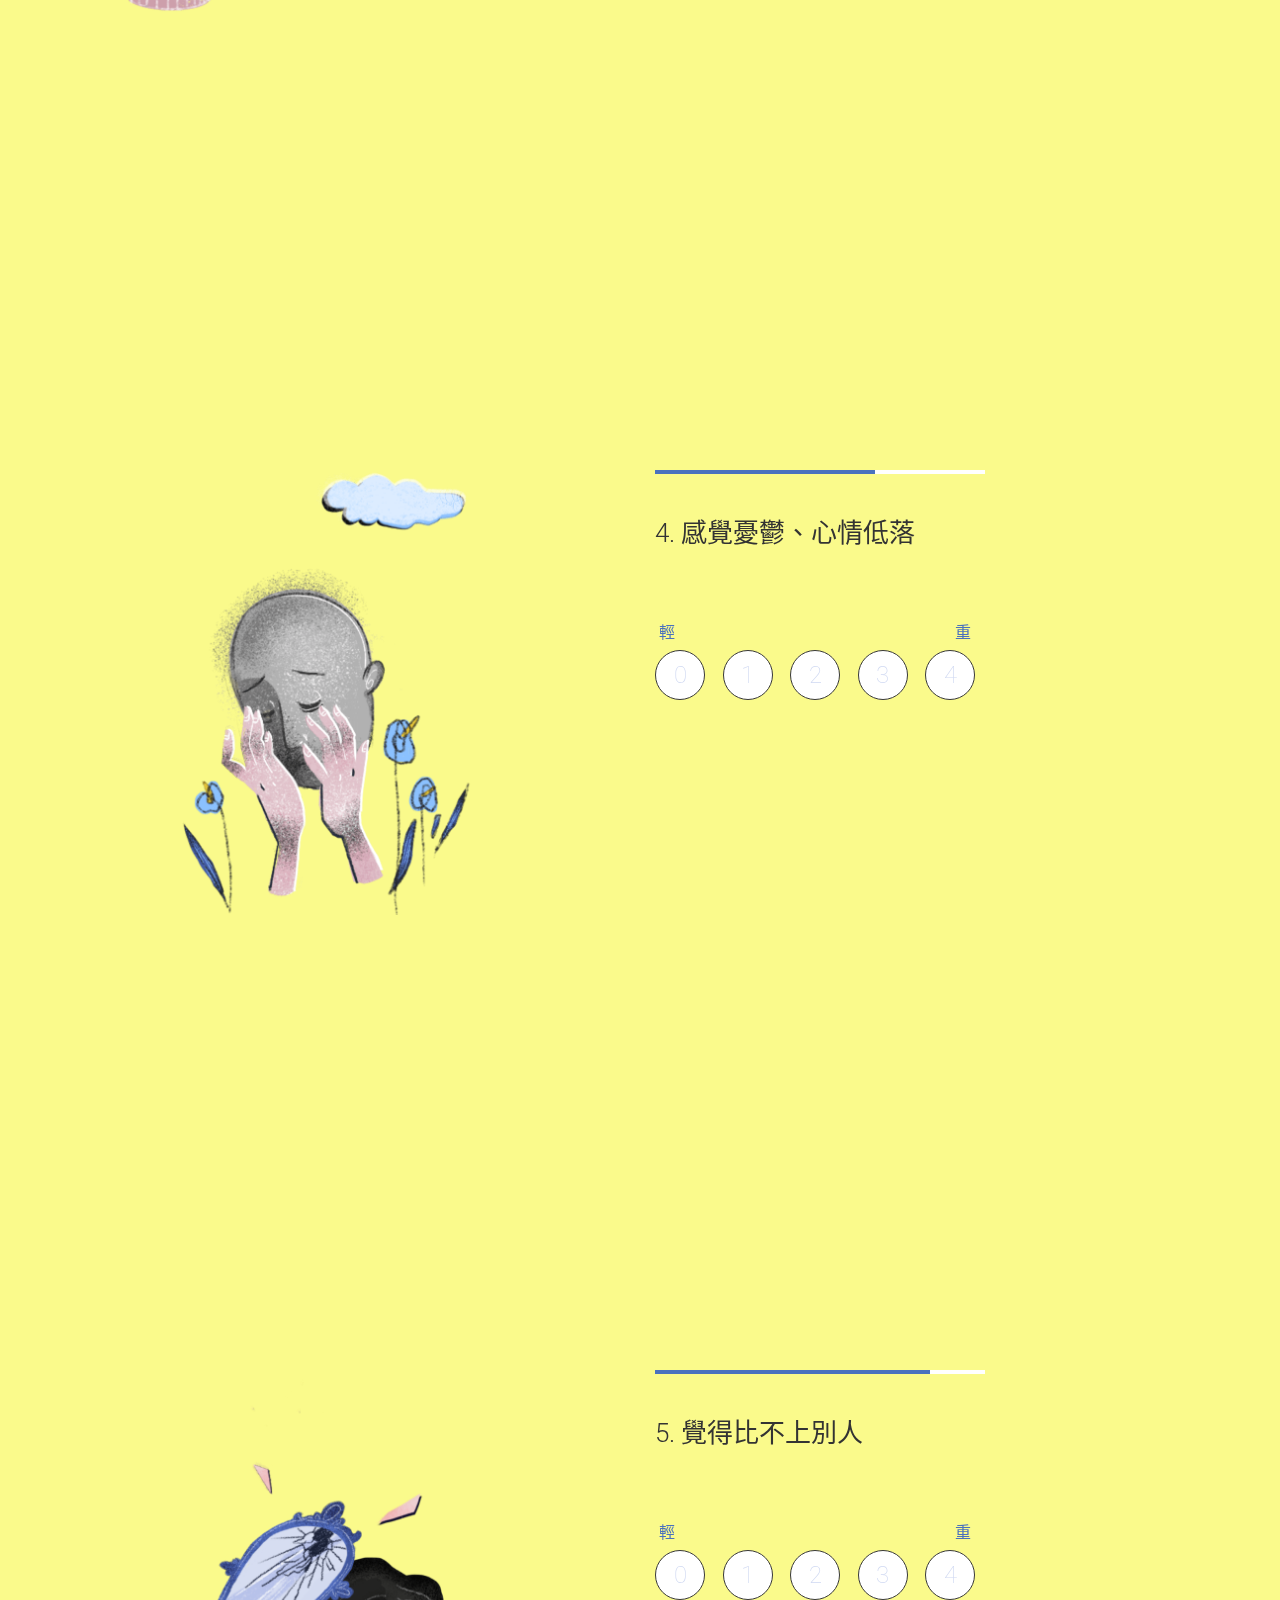
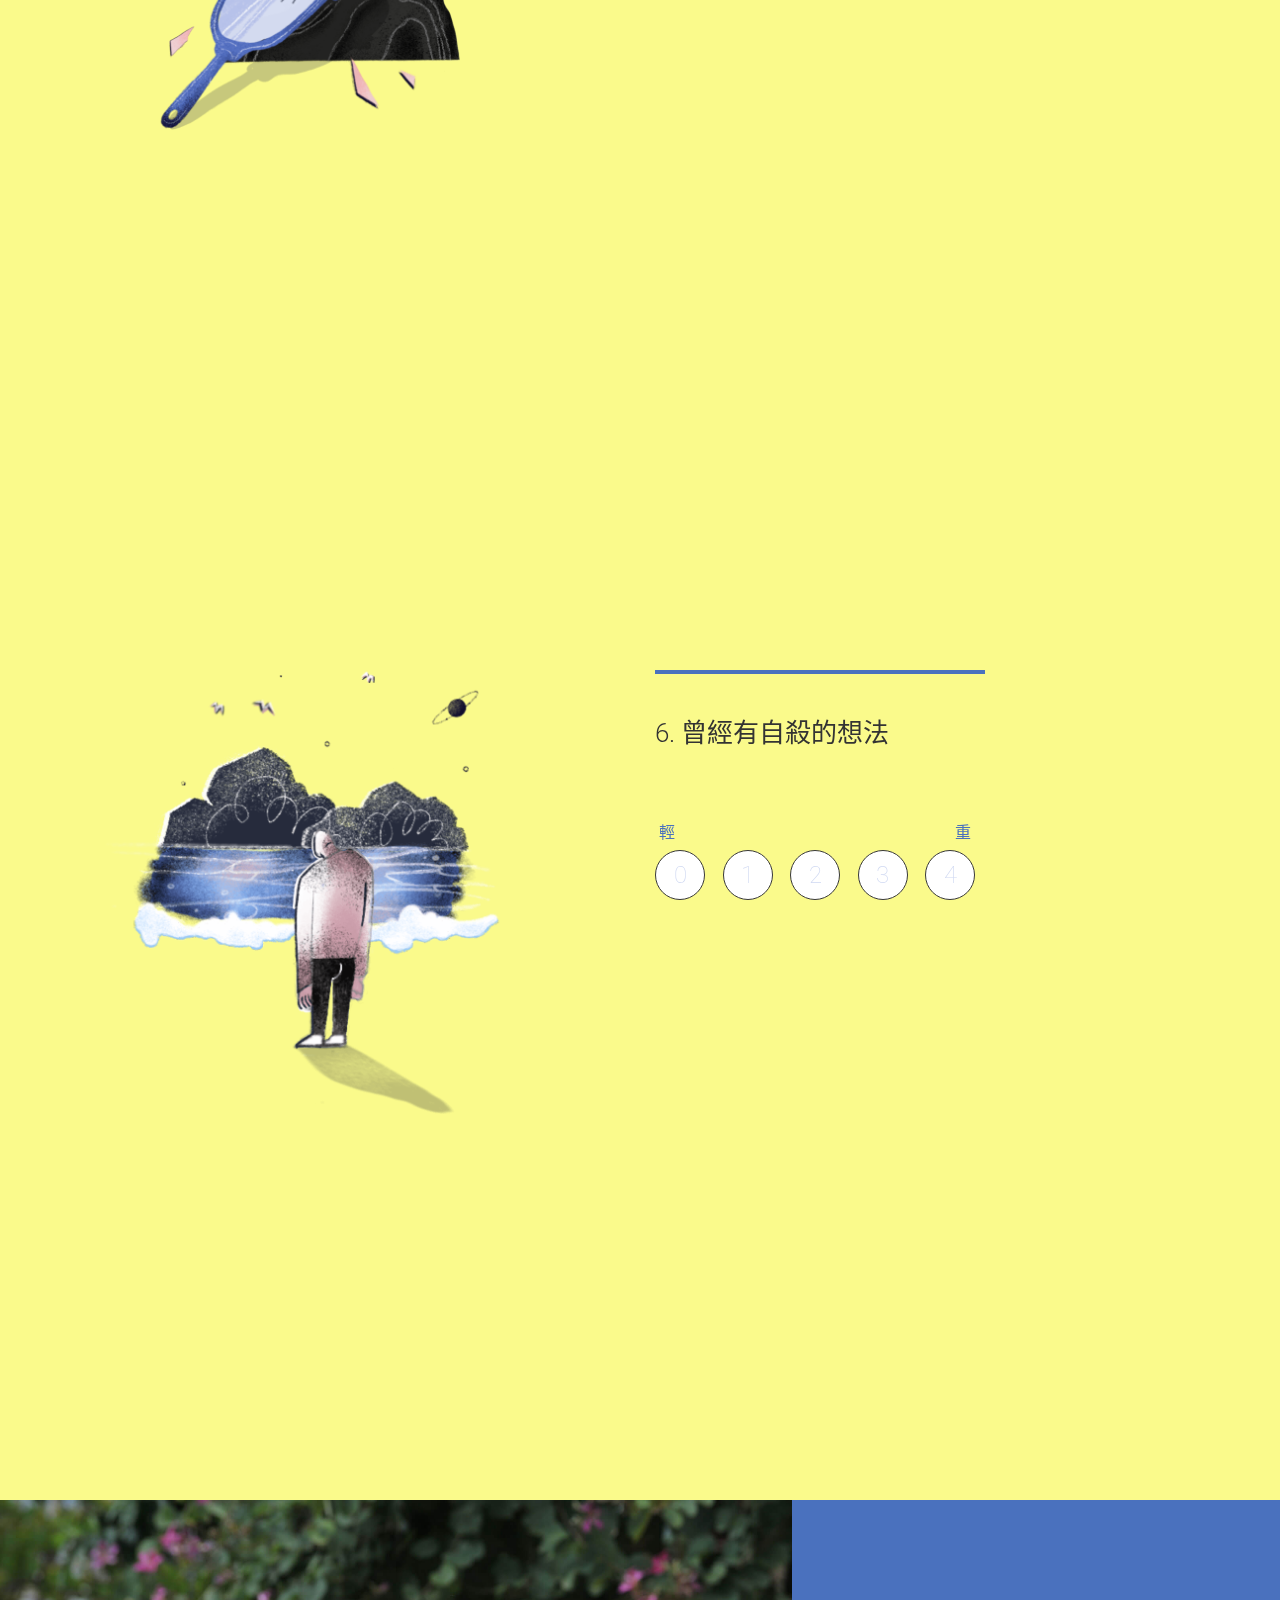
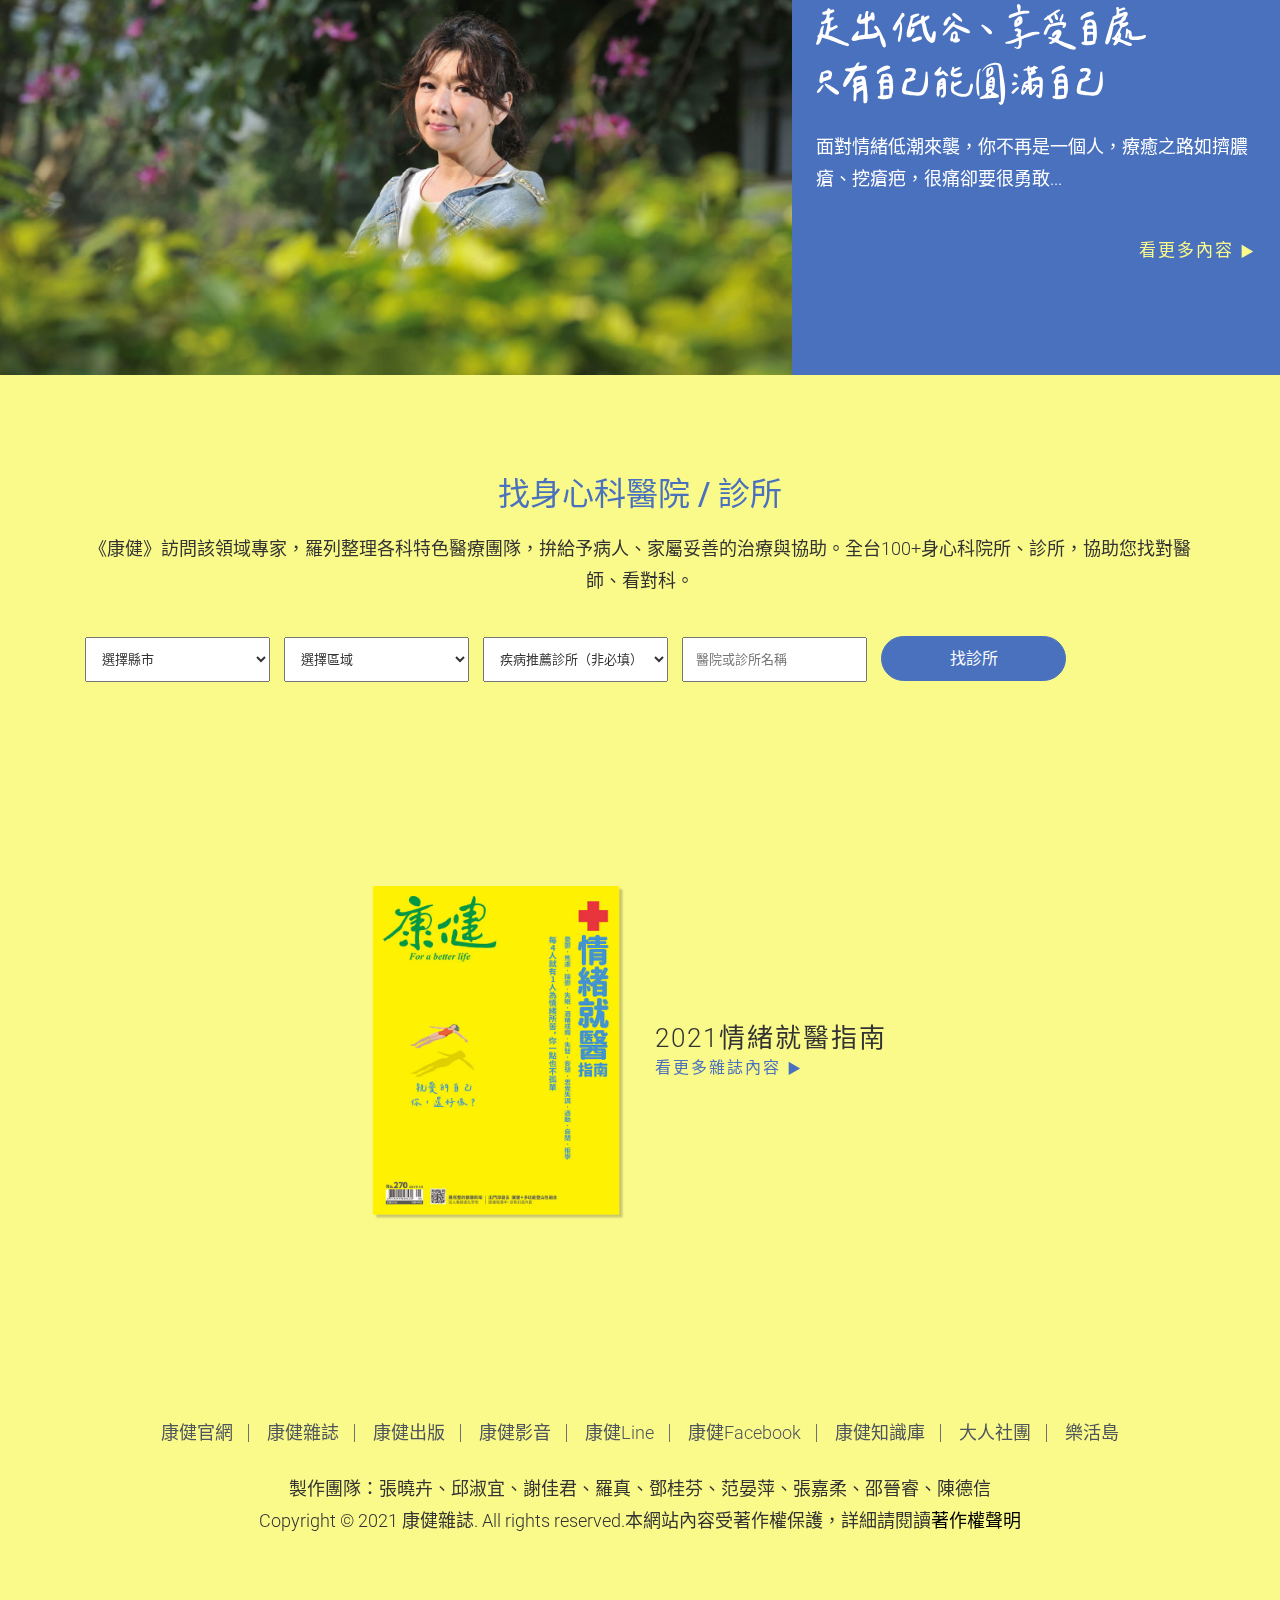
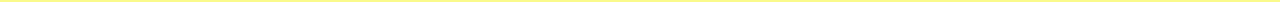
==== commit 1c777cad: "op" ====
--- a/index.html
+++ b/index.html
@@ -88,7 +88,6 @@
     </header>
     <!-- op -->
     <section class="op-block" data-category="web_web" data-action="2021mental-health" data-label="section-test-1">
-   
         <div class="container">
             <div class="row">
                 <div class="op-img col-6 col-md-4">
@@ -125,7 +124,7 @@
                     <h1><img src="images/op-title.svg" alt=""></h1>
                     <p>掉入情緒泥淖中，你遠永不是孤單一人，走在療癒路上，我們陪你一起認識更完整的自己。</p>
                     <div class="btn">
-                        <a href="#gameSection" class="smooth-scroll" data-category="web_web" data-action="2021mental-health" data-label="click-test-kv-start">開始測驗</a>
+                        <a class="test-start" data-category="web_web" data-action="2021mental-health" data-label="click-test-kv-start">開始測驗</a>
                     </div>
                 </div>
             </div>
--- a/stylesheets/screen.css
+++ b/stylesheets/screen.css
@@ -323,6 +323,7 @@
   .op-block {
     height: 100%;
     min-height: 100%;
+    padding-top: 56px;
   }
   .op-block .container {
     height: 100%;
@@ -367,12 +368,23 @@
   display: flex;
   align-items: center;
 }
+.question-block .container {
+  height: 100%;
+}
+@media (max-width: 768px) {
+  .question-block .container {
+    padding-top: 76px;
+  }
+}
 .question-block .justify-content-md-center {
   margin-top: 70px;
 }
 @media (max-width: 768px) {
   .question-block .justify-content-md-center {
-    margin-top: -30px;
+    margin-top: 0;
+    height: 100%;
+    align-content: flex-start;
+    justify-content: center;
   }
 }
 
@@ -393,7 +405,8 @@
   text-align: left;
 }
 .txt-block .schedule-range {
-  width: 330px;
+  max-width: 330px;
+  width: 100%;
 }
 .txt-block .schedule-line {
   height: 4px;
@@ -441,7 +454,7 @@
 }
 @media (max-width: 768px) {
   .txt-block .select-block {
-    margin-top: 35px;
+    margin-top: 25px;
   }
 }
 .txt-block .select-block > div {
@@ -493,11 +506,6 @@
   width: 50px;
   height: 50px;
   margin: 0;
-}
-@media (max-width: 768px) {
-  .txt-block label {
-    margin: 0 10px;
-  }
 }
 .txt-block label::before {
   content: '';
@@ -525,11 +533,6 @@
   transition: all 0.3s;
   z-index: 1;
 }
-@media (max-width: 768px) {
-  .txt-block label span {
-    left: 56%;
-  }
-}
 .txt-block input {
   position: absolute;
   opacity: 0;
@@ -1106,6 +1109,7 @@
 @media (max-width: 768px) {
   .story-block .story-title {
     height: 30px;
+    max-width: 100%;
   }
 }
 .story-block .quote-row {
